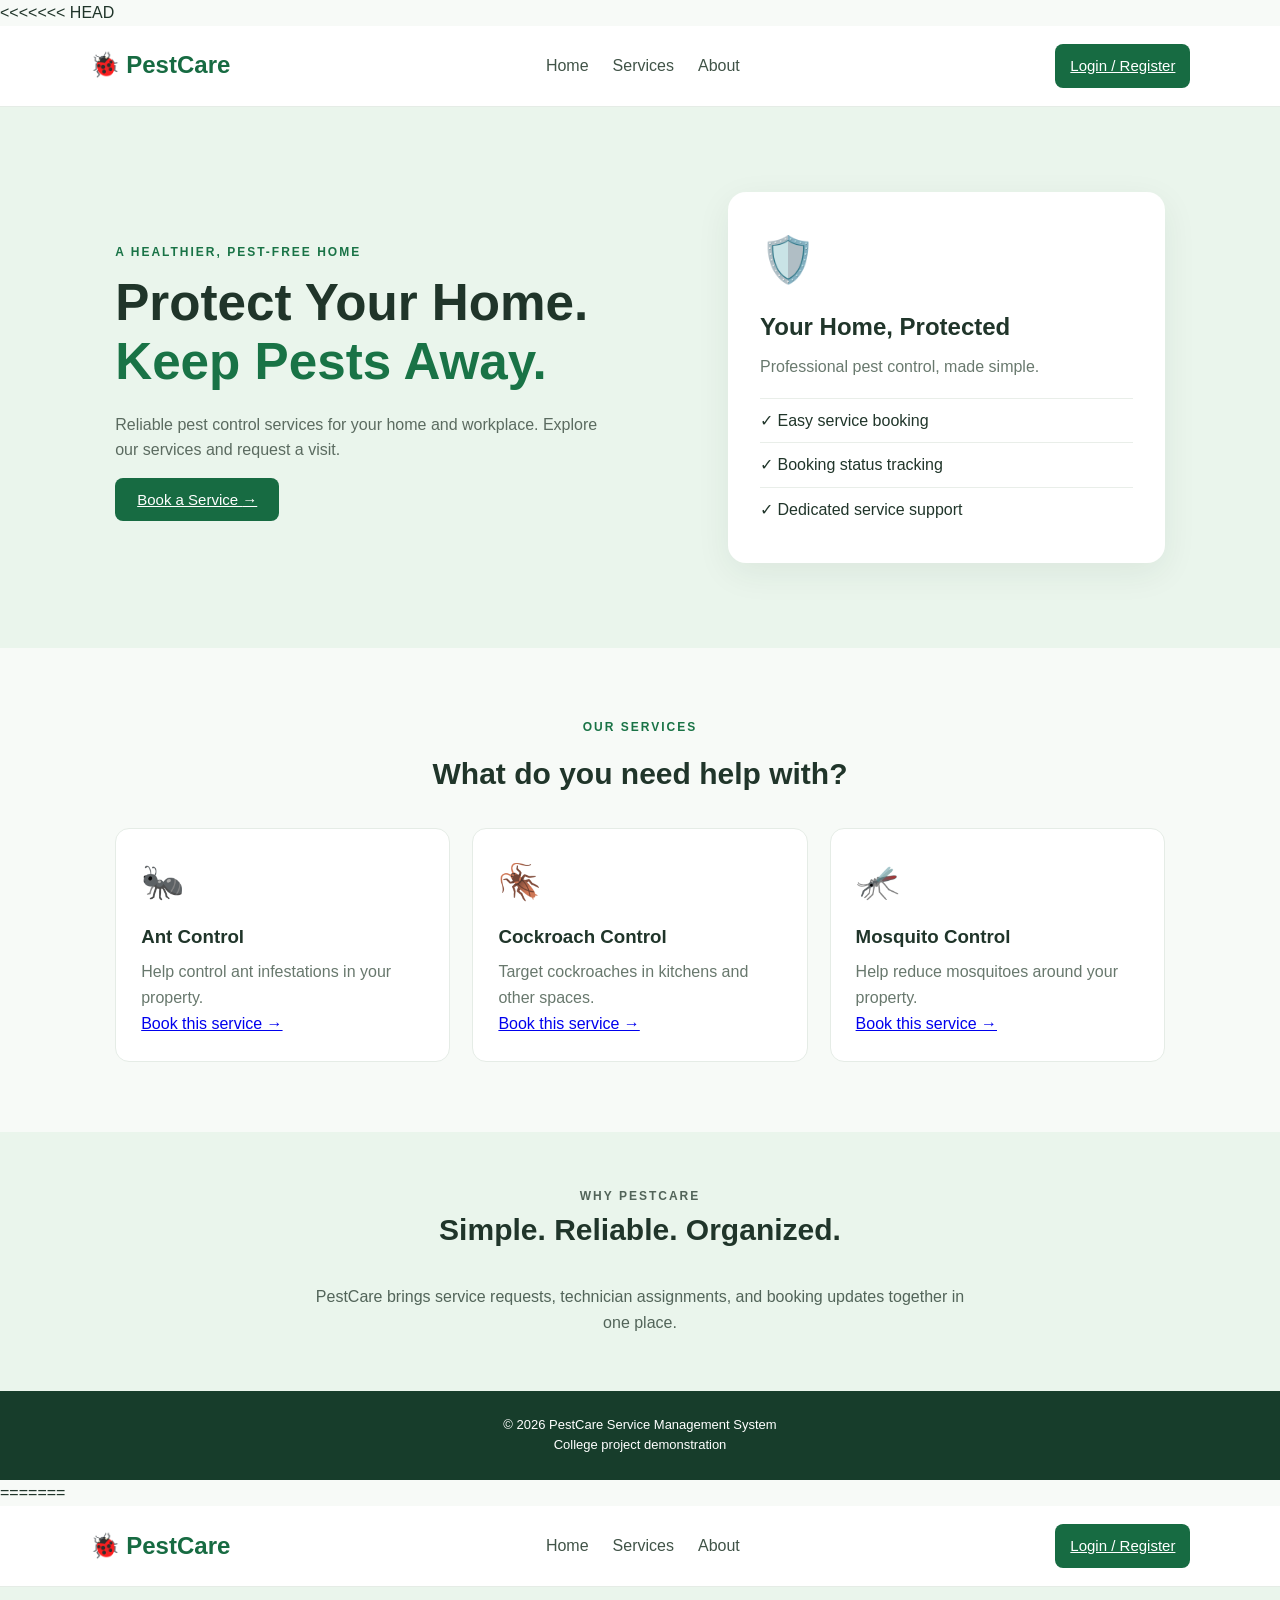
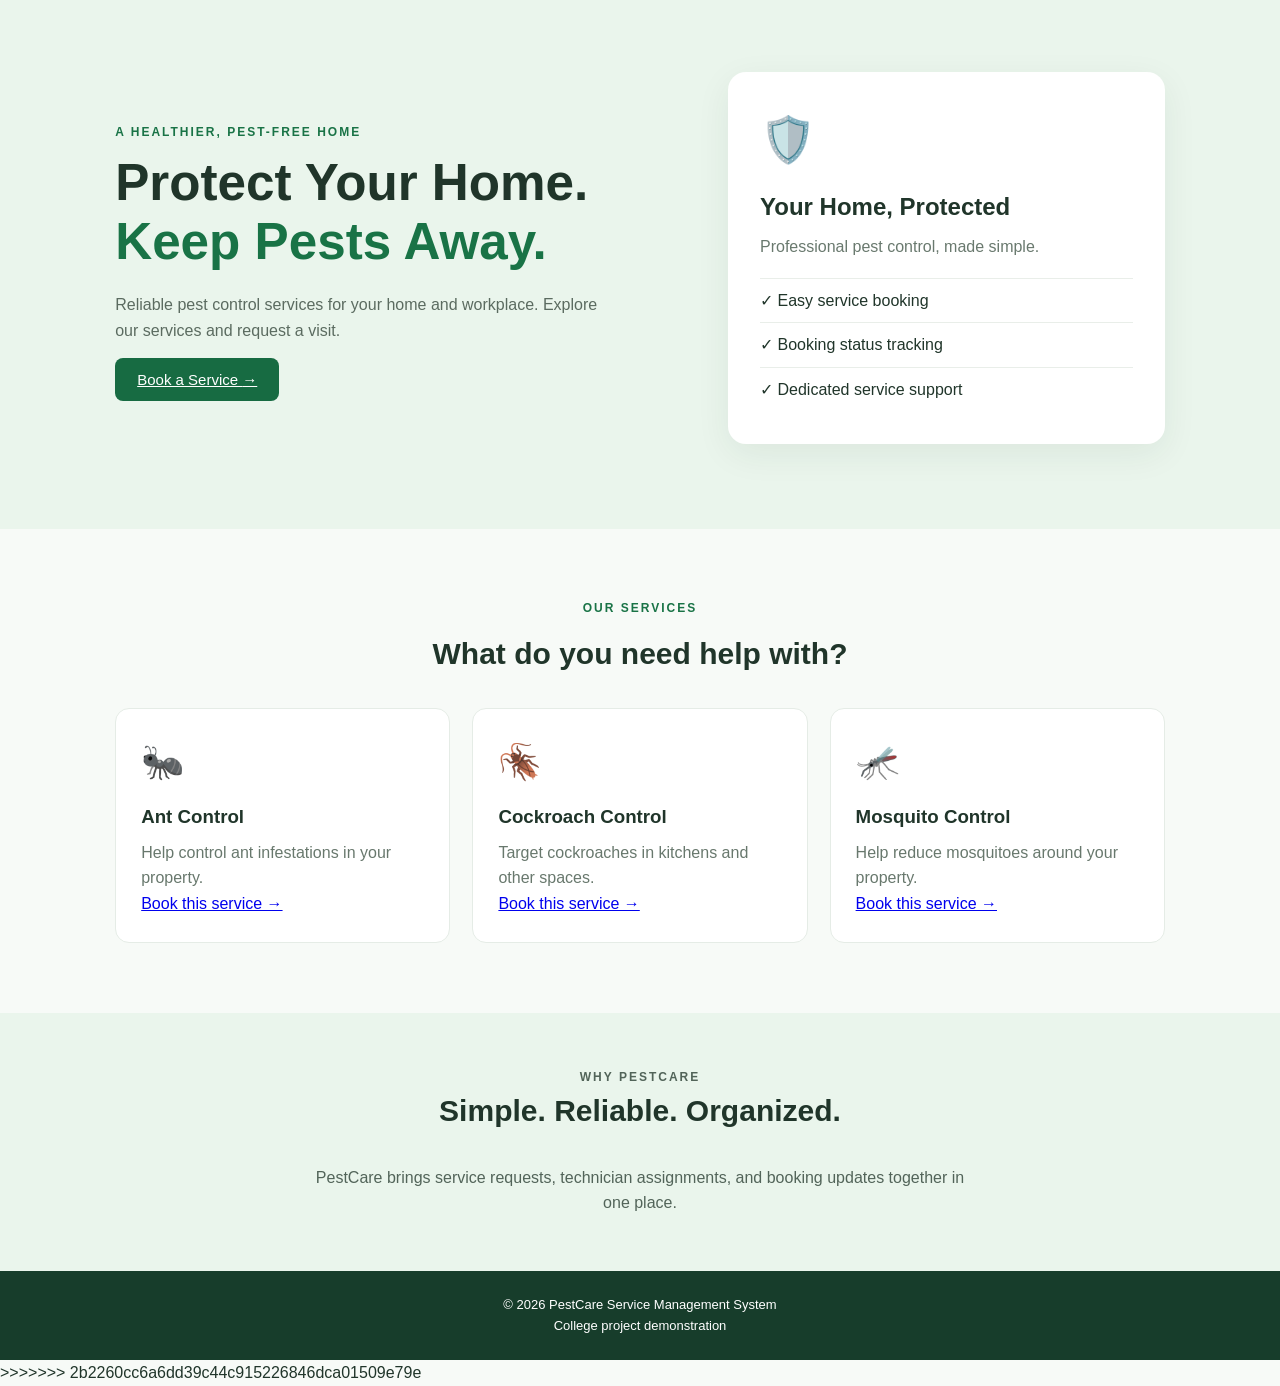
==== index.html @ d276c704 "Merge branch 'main' of https://github.com/debarghar-ai/pest-control-service" ====
<<<<<<< HEAD
<!DOCTYPE html>
<html lang="en">
<head>
  <meta charset="UTF-8">
  <meta name="viewport" content="width=device-width, initial-scale=1.0">
  <title>PestCare | Pest Control Services</title>
  <link rel="stylesheet" href="style.css">
  <script src="script.js" defer></script>
</head>
<body>
  <header class="navbar">
    <a class="logo" href="index.html"><span class="logo-bug">🐞</span> PestCare</a>
    <nav aria-label="Main navigation">
      <a href="index.html">Home</a>
      <a href="#services">Services</a>
      <a href="#about">About</a>
    </nav>
    <a href="login.html" class="btn btn-small">Login / Register</a>
  </header>

  <main>
    <section class="hero" id="home">
      <div class="hero-content">
        <p class="tagline">A HEALTHIER, PEST-FREE HOME</p>
        <h1>Protect Your Home.<br><span>Keep Pests Away.</span></h1>
        <p class="description">Reliable pest control services for your home and workplace. Explore our services and request a visit.</p>
        <a class="btn hero-btn" href="booking.html">Book a Service <span aria-hidden="true">→</span></a>
      </div>
      <div class="hero-card">
        <div class="bug-icon">🛡️</div>
        <h2>Your Home, Protected</h2>
        <p>Professional pest control, made simple.</p>
        <div class="feature">✓ <span>Easy service booking</span></div>
        <div class="feature">✓ <span>Booking status tracking</span></div>
        <div class="feature">✓ <span>Dedicated service support</span></div>
      </div>
    </section>

    <section class="services" id="services">
      <p class="tagline">OUR SERVICES</p>
      <h2>What do you need help with?</h2>
      <div class="service-grid">
        <article class="service-card"><div class="service-icon">🐜</div><h3>Ant Control</h3><p>Help control ant infestations in your property.</p><a href="booking.html?service=Ant%20Control">Book this service →</a></article>
        <article class="service-card"><div class="service-icon">🪳</div><h3>Cockroach Control</h3><p>Target cockroaches in kitchens and other spaces.</p><a href="booking.html?service=Cockroach%20Control">Book this service →</a></article>
        <article class="service-card"><div class="service-icon">🦟</div><h3>Mosquito Control</h3><p>Help reduce mosquitoes around your property.</p><a href="booking.html?service=Mosquito%20Control">Book this service →</a></article>
      </div>
    </section>

    <section class="about" id="about">
      <div><p class="tagline">WHY PESTCARE</p><h2>Simple. Reliable. Organized.</h2></div>
      <p>PestCare brings service requests, technician assignments, and booking updates together in one place.</p>
    </section>
  </main>
  <footer><p>© 2026 PestCare Service Management System</p><p>College project demonstration</p></footer>
</body>
</html>
=======
<!DOCTYPE html>
<html lang="en">
<head>
  <meta charset="UTF-8">
  <meta name="viewport" content="width=device-width, initial-scale=1.0">
  <title>PestCare | Pest Control Services</title>
  <link rel="stylesheet" href="style.css">
  <script src="script.js" defer></script>
</head>
<body>
  <header class="navbar">
    <a class="logo" href="index.html"><span class="logo-bug">🐞</span> PestCare</a>
    <nav aria-label="Main navigation">
      <a href="index.html">Home</a>
      <a href="#services">Services</a>
      <a href="#about">About</a>
    </nav>
    <a href="login.html" class="btn btn-small">Login / Register</a>
  </header>

  <main>
    <section class="hero" id="home">
      <div class="hero-content">
        <p class="tagline">A HEALTHIER, PEST-FREE HOME</p>
        <h1>Protect Your Home.<br><span>Keep Pests Away.</span></h1>
        <p class="description">Reliable pest control services for your home and workplace. Explore our services and request a visit.</p>
        <a class="btn hero-btn" href="booking.html">Book a Service <span aria-hidden="true">→</span></a>
      </div>
      <div class="hero-card">
        <div class="bug-icon">🛡️</div>
        <h2>Your Home, Protected</h2>
        <p>Professional pest control, made simple.</p>
        <div class="feature">✓ <span>Easy service booking</span></div>
        <div class="feature">✓ <span>Booking status tracking</span></div>
        <div class="feature">✓ <span>Dedicated service support</span></div>
      </div>
    </section>

    <section class="services" id="services">
      <p class="tagline">OUR SERVICES</p>
      <h2>What do you need help with?</h2>
      <div class="service-grid">
        <article class="service-card"><div class="service-icon">🐜</div><h3>Ant Control</h3><p>Help control ant infestations in your property.</p><a href="booking.html?service=Ant%20Control">Book this service →</a></article>
        <article class="service-card"><div class="service-icon">🪳</div><h3>Cockroach Control</h3><p>Target cockroaches in kitchens and other spaces.</p><a href="booking.html?service=Cockroach%20Control">Book this service →</a></article>
        <article class="service-card"><div class="service-icon">🦟</div><h3>Mosquito Control</h3><p>Help reduce mosquitoes around your property.</p><a href="booking.html?service=Mosquito%20Control">Book this service →</a></article>
      </div>
    </section>

    <section class="about" id="about">
      <div><p class="tagline">WHY PESTCARE</p><h2>Simple. Reliable. Organized.</h2></div>
      <p>PestCare brings service requests, technician assignments, and booking updates together in one place.</p>
    </section>
  </main>
  <footer><p>© 2026 PestCare Service Management System</p><p>College project demonstration</p></footer>
</body>
</html>
>>>>>>> 2b2260cc6a6dd39c44c915226846dca01509e79e
---- style.css ----
* {
  margin: 0;
  padding: 0;
  box-sizing: border-box;
}

html {
  scroll-behavior: smooth;
}

body {
  font-family: Arial, sans-serif;
  color: #20352a;
  background: #f7faf7;
  line-height: 1.6;
}

.navbar {
  display: flex;
  align-items: center;
  justify-content: space-between;
  gap: 20px;
  padding: 18px 7%;
  background: white;
  border-bottom: 1px solid #e5ece6;
}

.logo {
  color: #176b42;
  font-size: 24px;
  font-weight: bold;
  text-decoration: none;
}

nav {
  display: flex;
  gap: 24px;
}

nav a {
  color: #405347;
  text-decoration: none;
}

nav a:hover {
  color: #16834c;
}

.btn {
  background: #176b42;
  color: white;
  border: none;
  border-radius: 8px;
  padding: 13px 22px;
  font-size: 15px;
  cursor: pointer;
}

.btn:hover {
  background: #105332;
}

.btn-small {
  padding: 10px 15px;
}

.hero {
  display: grid;
  grid-template-columns: 1.3fr 1fr;
  align-items: center;
  gap: 45px;
  padding: 85px 9%;
  background: #eaf5ec;
}

.tagline {
  color: #197346;
  font-size: 12px;
  font-weight: bold;
  letter-spacing: 2px;
  margin-bottom: 12px;
}

.hero h1 {
  font-size: clamp(34px, 4vw, 52px);
  line-height: 1.15;
  margin-bottom: 20px;
}

.hero h1 span {
  color: #197346;
}

.description {
  max-width: 490px;
  margin-bottom: 25px;
  color: #5b6b60;
}

.hero-card {
  padding: 32px;
  background: white;
  border-radius: 18px;
  box-shadow: 0 10px 35px #163c2412;
}

.bug-icon {
  font-size: 45px;
  margin-bottom: 12px;
}

.hero-card h2 {
  margin-bottom: 8px;
}

.hero-card p {
  color: #69796e;
  margin-bottom: 18px;
}

.feature {
  padding: 9px 0;
  border-top: 1px solid #e9eee9;
}

.services {
  padding: 70px 9%;
  text-align: center;
}

.services h2,
.about h2 {
  font-size: 30px;
  margin-bottom: 30px;
}

.service-grid {
  display: grid;
  grid-template-columns: repeat(3, 1fr);
  gap: 22px;
  margin-top: 30px;
  text-align: left;
}

.service-card {
  background: white;
  padding: 25px;
  border: 1px solid #e5ece6;
  border-radius: 14px;
}

.service-icon {
  font-size: 35px;
  margin-bottom: 12px;
}

.service-card h3 {
  margin-bottom: 8px;
}

.service-card p {
  color: #68786d;
}

.about {
  text-align: center;
  background: #eaf5ec;
  padding: 55px 9%;
}

.about p {
  max-width: 650px;
  margin: 0 auto;
  color: #526459;
}

footer {
  padding: 24px;
  text-align: center;
  background: #173d2b;
  color: white;
  font-size: 13px;
}

@media (max-width: 760px) {
  .navbar {
    flex-wrap: wrap;
    padding: 16px 5%;
  }

  nav {
    order: 3;
    width: 100%;
    justify-content: center;
    gap: 18px;
  }

  .hero {
    grid-template-columns: 1fr;
    padding: 55px 6%;
    gap: 30px;
  }

  .service-grid {
    grid-template-columns: 1fr;
  }

  .services {
    padding: 50px 6%;
  }

  .services h2 {
    font-size: 25px;
  }
}
---- style.css ----
* {
  margin: 0;
  padding: 0;
  box-sizing: border-box;
}

html {
  scroll-behavior: smooth;
}

body {
  font-family: Arial, sans-serif;
  color: #20352a;
  background: #f7faf7;
  line-height: 1.6;
}

.navbar {
  display: flex;
  align-items: center;
  justify-content: space-between;
  gap: 20px;
  padding: 18px 7%;
  background: white;
  border-bottom: 1px solid #e5ece6;
}

.logo {
  color: #176b42;
  font-size: 24px;
  font-weight: bold;
  text-decoration: none;
}

nav {
  display: flex;
  gap: 24px;
}

nav a {
  color: #405347;
  text-decoration: none;
}

nav a:hover {
  color: #16834c;
}

.btn {
  background: #176b42;
  color: white;
  border: none;
  border-radius: 8px;
  padding: 13px 22px;
  font-size: 15px;
  cursor: pointer;
}

.btn:hover {
  background: #105332;
}

.btn-small {
  padding: 10px 15px;
}

.hero {
  display: grid;
  grid-template-columns: 1.3fr 1fr;
  align-items: center;
  gap: 45px;
  padding: 85px 9%;
  background: #eaf5ec;
}

.tagline {
  color: #197346;
  font-size: 12px;
  font-weight: bold;
  letter-spacing: 2px;
  margin-bottom: 12px;
}

.hero h1 {
  font-size: clamp(34px, 4vw, 52px);
  line-height: 1.15;
  margin-bottom: 20px;
}

.hero h1 span {
  color: #197346;
}

.description {
  max-width: 490px;
  margin-bottom: 25px;
  color: #5b6b60;
}

.hero-card {
  padding: 32px;
  background: white;
  border-radius: 18px;
  box-shadow: 0 10px 35px #163c2412;
}

.bug-icon {
  font-size: 45px;
  margin-bottom: 12px;
}

.hero-card h2 {
  margin-bottom: 8px;
}

.hero-card p {
  color: #69796e;
  margin-bottom: 18px;
}

.feature {
  padding: 9px 0;
  border-top: 1px solid #e9eee9;
}

.services {
  padding: 70px 9%;
  text-align: center;
}

.services h2,
.about h2 {
  font-size: 30px;
  margin-bottom: 30px;
}

.service-grid {
  display: grid;
  grid-template-columns: repeat(3, 1fr);
  gap: 22px;
  margin-top: 30px;
  text-align: left;
}

.service-card {
  background: white;
  padding: 25px;
  border: 1px solid #e5ece6;
  border-radius: 14px;
}

.service-icon {
  font-size: 35px;
  margin-bottom: 12px;
}

.service-card h3 {
  margin-bottom: 8px;
}

.service-card p {
  color: #68786d;
}

.about {
  text-align: center;
  background: #eaf5ec;
  padding: 55px 9%;
}

.about p {
  max-width: 650px;
  margin: 0 auto;
  color: #526459;
}

footer {
  padding: 24px;
  text-align: center;
  background: #173d2b;
  color: white;
  font-size: 13px;
}

@media (max-width: 760px) {
  .navbar {
    flex-wrap: wrap;
    padding: 16px 5%;
  }

  nav {
    order: 3;
    width: 100%;
    justify-content: center;
    gap: 18px;
  }

  .hero {
    grid-template-columns: 1fr;
    padding: 55px 6%;
    gap: 30px;
  }

  .service-grid {
    grid-template-columns: 1fr;
  }

  .services {
    padding: 50px 6%;
  }

  .services h2 {
    font-size: 25px;
  }
}
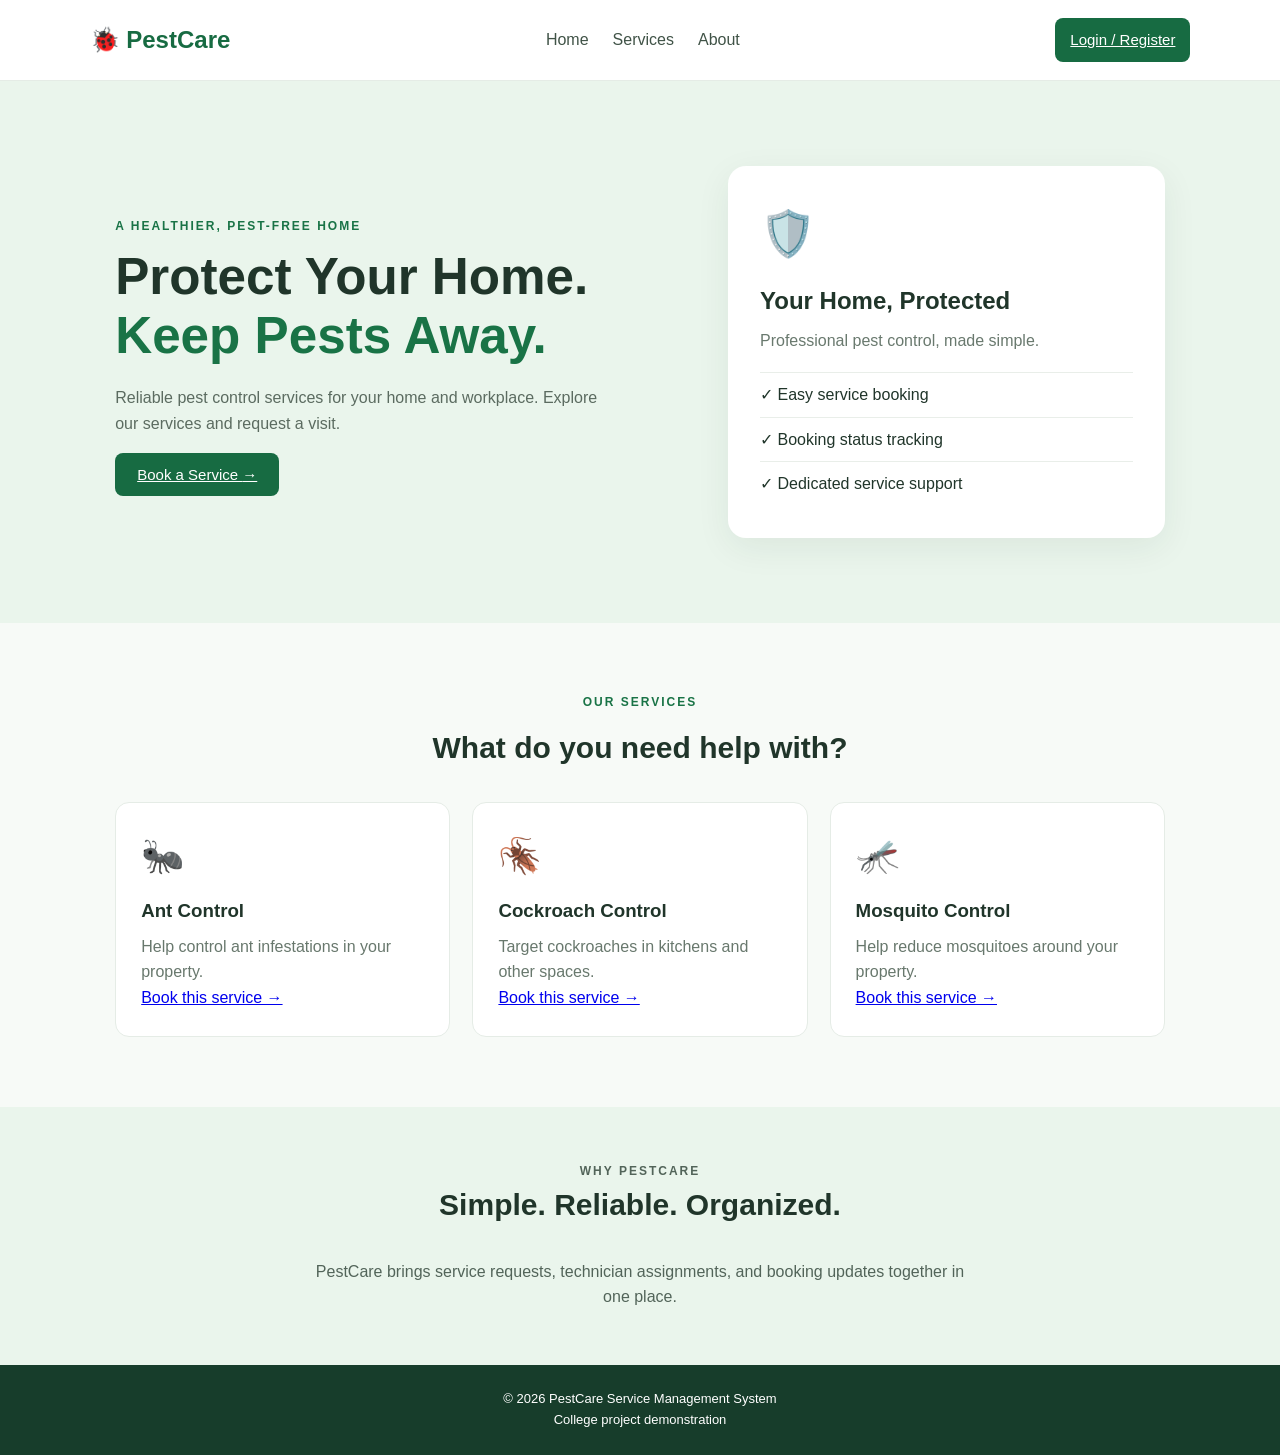
==== commit 612b30eb: "Latest Updated Files" ====
--- a/index.html
+++ b/index.html
@@ -1,61 +1,4 @@
-<<<<<<< HEAD
-<!DOCTYPE html>
-<html lang="en">
-<head>
-  <meta charset="UTF-8">
-  <meta name="viewport" content="width=device-width, initial-scale=1.0">
-  <title>PestCare | Pest Control Services</title>
-  <link rel="stylesheet" href="style.css">
-  <script src="script.js" defer></script>
-</head>
-<body>
-  <header class="navbar">
-    <a class="logo" href="index.html"><span class="logo-bug">🐞</span> PestCare</a>
-    <nav aria-label="Main navigation">
-      <a href="index.html">Home</a>
-      <a href="#services">Services</a>
-      <a href="#about">About</a>
-    </nav>
-    <a href="login.html" class="btn btn-small">Login / Register</a>
-  </header>
-
-  <main>
-    <section class="hero" id="home">
-      <div class="hero-content">
-        <p class="tagline">A HEALTHIER, PEST-FREE HOME</p>
-        <h1>Protect Your Home.<br><span>Keep Pests Away.</span></h1>
-        <p class="description">Reliable pest control services for your home and workplace. Explore our services and request a visit.</p>
-        <a class="btn hero-btn" href="booking.html">Book a Service <span aria-hidden="true">→</span></a>
-      </div>
-      <div class="hero-card">
-        <div class="bug-icon">🛡️</div>
-        <h2>Your Home, Protected</h2>
-        <p>Professional pest control, made simple.</p>
-        <div class="feature">✓ <span>Easy service booking</span></div>
-        <div class="feature">✓ <span>Booking status tracking</span></div>
-        <div class="feature">✓ <span>Dedicated service support</span></div>
-      </div>
-    </section>
-
-    <section class="services" id="services">
-      <p class="tagline">OUR SERVICES</p>
-      <h2>What do you need help with?</h2>
-      <div class="service-grid">
-        <article class="service-card"><div class="service-icon">🐜</div><h3>Ant Control</h3><p>Help control ant infestations in your property.</p><a href="booking.html?service=Ant%20Control">Book this service →</a></article>
-        <article class="service-card"><div class="service-icon">🪳</div><h3>Cockroach Control</h3><p>Target cockroaches in kitchens and other spaces.</p><a href="booking.html?service=Cockroach%20Control">Book this service →</a></article>
-        <article class="service-card"><div class="service-icon">🦟</div><h3>Mosquito Control</h3><p>Help reduce mosquitoes around your property.</p><a href="booking.html?service=Mosquito%20Control">Book this service →</a></article>
-      </div>
-    </section>
-
-    <section class="about" id="about">
-      <div><p class="tagline">WHY PESTCARE</p><h2>Simple. Reliable. Organized.</h2></div>
-      <p>PestCare brings service requests, technician assignments, and booking updates together in one place.</p>
-    </section>
-  </main>
-  <footer><p>© 2026 PestCare Service Management System</p><p>College project demonstration</p></footer>
-</body>
-</html>
-=======
+
 <!DOCTYPE html>
 <html lang="en">
 <head>
@@ -112,4 +55,3 @@
   <footer><p>© 2026 PestCare Service Management System</p><p>College project demonstration</p></footer>
 </body>
 </html>
->>>>>>> 2b2260cc6a6dd39c44c915226846dca01509e79e
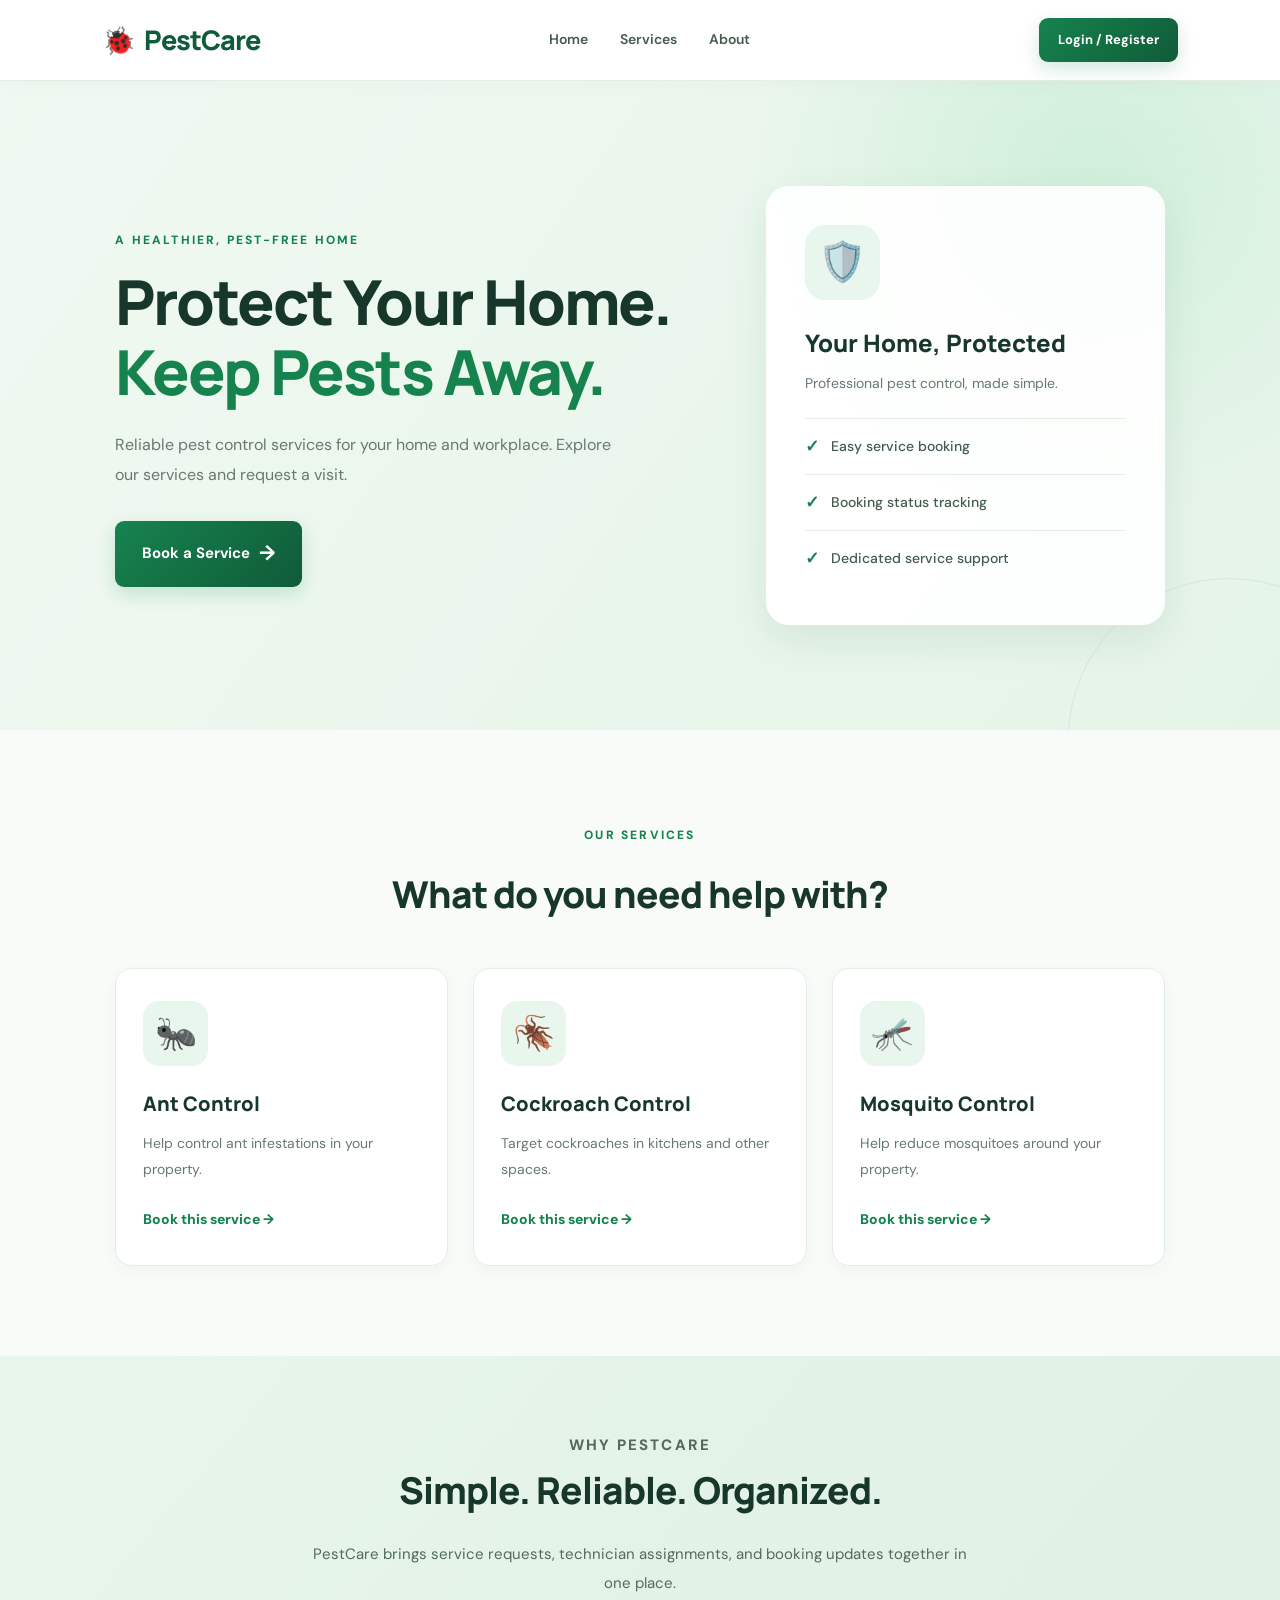
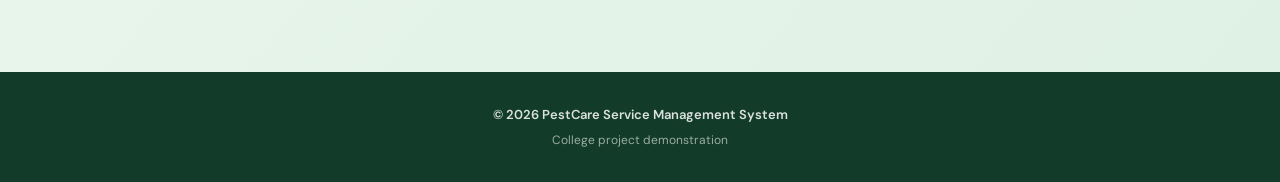
==== commit 3ca85b3a: "Updated Versions" ====
--- a/index.html
+++ b/index.html
@@ -5,53 +5,300 @@
   <meta charset="UTF-8">
   <meta name="viewport" content="width=device-width, initial-scale=1.0">
   <title>PestCare | Pest Control Services</title>
+
   <link rel="stylesheet" href="style.css">
   <script src="script.js" defer></script>
+
+  <style>
+    .customer-nav {
+      display: flex;
+      align-items: center;
+      gap: 12px;
+      flex-wrap: wrap;
+    }
+
+    .welcome-user {
+      color: #218838;
+      font-weight: 600;
+    }
+
+    .history-link {
+      color: #218838;
+      font-weight: 600;
+      text-decoration: none;
+      white-space: nowrap;
+    }
+
+    .history-link:hover {
+      text-decoration: underline;
+    }
+
+    .logout-btn {
+      background: #dc3545;
+      color: white;
+      border: none;
+      padding: 10px 18px;
+      border-radius: 6px;
+      cursor: pointer;
+      font-size: 14px;
+      font-weight: 600;
+    }
+
+    .logout-btn:hover {
+      background: #bd2130;
+    }
+
+    /* Make sure hidden elements stay hidden */
+    [hidden] {
+      display: none !important;
+    }
+  </style>
 </head>
+
 <body>
+
+  <!-- NAVIGATION BAR -->
   <header class="navbar">
-    <a class="logo" href="index.html"><span class="logo-bug">🐞</span> PestCare</a>
+
+    <a class="logo" href="/">
+      <span class="logo-bug">🐞</span> PestCare
+    </a>
+
     <nav aria-label="Main navigation">
-      <a href="index.html">Home</a>
-      <a href="#services">Services</a>
-      <a href="#about">About</a>
+      <a href="/">Home</a>
+      <a href="/#services">Services</a>
+      <a href="/#about">About</a>
     </nav>
-    <a href="login.html" class="btn btn-small">Login / Register</a>
+
+    <!-- CUSTOMER NAVIGATION -->
+    <div class="customer-nav" id="customerNav">
+
+      <!-- Shown when logged out -->
+      <a href="/login" class="btn btn-small" id="loginRegisterBtn">
+        Login / Register
+      </a>
+
+      <!-- Shown when logged in -->
+      <a
+        href="/history.html"
+        class="history-link"
+        id="historyLink"
+        hidden
+      >
+        My Booking History
+      </a>
+
+      <span class="welcome-user" id="welcomeUser" hidden>
+        Welcome, Customer
+      </span>
+
+      <button
+        class="logout-btn"
+        id="logoutBtn"
+        type="button"
+        hidden
+      >
+        Logout
+      </button>
+
+    </div>
+
   </header>
 
   <main>
+
+    <!-- HERO SECTION -->
     <section class="hero" id="home">
+
       <div class="hero-content">
+
         <p class="tagline">A HEALTHIER, PEST-FREE HOME</p>
-        <h1>Protect Your Home.<br><span>Keep Pests Away.</span></h1>
-        <p class="description">Reliable pest control services for your home and workplace. Explore our services and request a visit.</p>
-        <a class="btn hero-btn" href="booking.html">Book a Service <span aria-hidden="true">→</span></a>
+
+        <h1>
+          Protect Your Home.<br>
+          <span>Keep Pests Away.</span>
+        </h1>
+
+        <p class="description">
+          Reliable pest control services for your home and workplace.
+          Explore our services and request a visit.
+        </p>
+
+        <a class="btn hero-btn" href="/booking.html">
+          Book a Service <span aria-hidden="true">→</span>
+        </a>
+
       </div>
+
       <div class="hero-card">
+
         <div class="bug-icon">🛡️</div>
+
         <h2>Your Home, Protected</h2>
+
         <p>Professional pest control, made simple.</p>
+
         <div class="feature">✓ <span>Easy service booking</span></div>
         <div class="feature">✓ <span>Booking status tracking</span></div>
         <div class="feature">✓ <span>Dedicated service support</span></div>
+
       </div>
+
     </section>
 
+    <!-- SERVICES SECTION -->
     <section class="services" id="services">
+
       <p class="tagline">OUR SERVICES</p>
+
       <h2>What do you need help with?</h2>
+
       <div class="service-grid">
-        <article class="service-card"><div class="service-icon">🐜</div><h3>Ant Control</h3><p>Help control ant infestations in your property.</p><a href="booking.html?service=Ant%20Control">Book this service →</a></article>
-        <article class="service-card"><div class="service-icon">🪳</div><h3>Cockroach Control</h3><p>Target cockroaches in kitchens and other spaces.</p><a href="booking.html?service=Cockroach%20Control">Book this service →</a></article>
-        <article class="service-card"><div class="service-icon">🦟</div><h3>Mosquito Control</h3><p>Help reduce mosquitoes around your property.</p><a href="booking.html?service=Mosquito%20Control">Book this service →</a></article>
+
+        <article class="service-card">
+          <div class="service-icon">🐜</div>
+          <h3>Ant Control</h3>
+          <p>Help control ant infestations in your property.</p>
+          <a href="/booking.html?service=Ant%20Control">
+            Book this service →
+          </a>
+        </article>
+
+        <article class="service-card">
+          <div class="service-icon">🪳</div>
+          <h3>Cockroach Control</h3>
+          <p>Target cockroaches in kitchens and other spaces.</p>
+          <a href="/booking.html?service=Cockroach%20Control">
+            Book this service →
+          </a>
+        </article>
+
+        <article class="service-card">
+          <div class="service-icon">🦟</div>
+          <h3>Mosquito Control</h3>
+          <p>Help reduce mosquitoes around your property.</p>
+          <a href="/booking.html?service=Mosquito%20Control">
+            Book this service →
+          </a>
+        </article>
+
       </div>
+
     </section>
 
+    <!-- ABOUT SECTION -->
     <section class="about" id="about">
-      <div><p class="tagline">WHY PESTCARE</p><h2>Simple. Reliable. Organized.</h2></div>
-      <p>PestCare brings service requests, technician assignments, and booking updates together in one place.</p>
+
+      <div>
+        <p class="tagline">WHY PESTCARE</p>
+        <h2>Simple. Reliable. Organized.</h2>
+      </div>
+
+      <p>
+        PestCare brings service requests, technician assignments,
+        and booking updates together in one place.
+      </p>
+
     </section>
+
   </main>
-  <footer><p>© 2026 PestCare Service Management System</p><p>College project demonstration</p></footer>
+
+  <!-- FOOTER -->
+  <footer>
+    <p>© 2026 PestCare Service Management System</p>
+    <p>College project demonstration</p>
+  </footer>
+
+  <!-- CUSTOMER LOGIN STATUS SCRIPT -->
+  <script>
+    document.addEventListener("DOMContentLoaded", function () {
+
+      const loginRegisterBtn = document.getElementById("loginRegisterBtn");
+      const historyLink = document.getElementById("historyLink");
+      const welcomeUser = document.getElementById("welcomeUser");
+      const logoutBtn = document.getElementById("logoutBtn");
+
+      // Show navigation for a logged-in customer
+      function showLoggedIn(customer) {
+        loginRegisterBtn.hidden = true;
+        historyLink.hidden = false;
+        welcomeUser.hidden = false;
+        logoutBtn.hidden = false;
+
+        if (customer && customer.name) {
+          welcomeUser.textContent = "Welcome, " + customer.name;
+        } else {
+          welcomeUser.textContent = "Welcome, Customer";
+        }
+      }
+
+      // Show navigation for a logged-out customer
+      function showLoggedOut() {
+        loginRegisterBtn.hidden = false;
+        historyLink.hidden = true;
+        welcomeUser.hidden = true;
+        logoutBtn.hidden = true;
+      }
+
+      // Check customer login status
+      async function checkCustomerLogin() {
+        try {
+          const response = await fetch("/customer-session", {
+            method: "GET",
+            credentials: "same-origin",
+            cache: "no-store"
+          });
+
+          if (!response.ok) {
+            showLoggedOut();
+            return;
+          }
+
+          const data = await response.json();
+
+          if (data.logged_in) {
+            showLoggedIn(data.customer);
+          } else {
+            showLoggedOut();
+          }
+
+        } catch (error) {
+          console.error("Could not check customer session:", error);
+          showLoggedOut();
+        }
+      }
+
+      // Customer logout
+      logoutBtn.addEventListener("click", async function () {
+
+        logoutBtn.disabled = true;
+
+        try {
+          const response = await fetch("/customer-logout", {
+            method: "GET",
+            credentials: "same-origin"
+          });
+
+          if (response.ok) {
+            window.location.href = "/";
+          } else {
+            alert("Logout failed. Please try again.");
+            logoutBtn.disabled = false;
+          }
+
+        } catch (error) {
+          console.error("Logout error:", error);
+          alert("Unable to logout. Please try again.");
+          logoutBtn.disabled = false;
+        }
+
+      });
+
+      // Check login status when homepage loads
+      checkCustomerLogin();
+
+    });
+  </script>
+
 </body>
 </html>
--- a/style.css
+++ b/style.css
@@ -1,3 +1,21 @@
+
+/* ==========================================
+   PESTCARE - MODERN WEBSITE DESIGN
+========================================== */
+
+@import url('https://fonts.googleapis.com/css2?family=DM+Sans:wght@400;500;600;700;800&family=Manrope:wght@400;500;600;700;800&display=swap');
+
+:root {
+  --primary: #16834f;
+  --primary-dark: #105b38;
+  --primary-light: #e8f6ed;
+  --text-dark: #17372a;
+  --text-muted: #687a70;
+  --background: #f8fbf8;
+  --white: #ffffff;
+  --border: #e4eee6;
+  --shadow: 0 15px 40px rgba(23, 75, 46, 0.09);
+}
 
 * {
   margin: 0;
@@ -7,210 +25,575 @@
 
 html {
   scroll-behavior: smooth;
+  scroll-padding-top: 90px;
 }
 
 body {
-  font-family: Arial, sans-serif;
-  color: #20352a;
-  background: #f7faf7;
-  line-height: 1.6;
-}
+  font-family: 'DM Sans', Arial, sans-serif;
+  color: var(--text-dark);
+  background: var(--background);
+  line-height: 1.7;
+}
+
+a {
+  text-decoration: none;
+}
+
+/* ==========================================
+   NAVIGATION BAR
+========================================== */
 
 .navbar {
+  position: sticky;
+  top: 0;
+  z-index: 1000;
   display: flex;
   align-items: center;
   justify-content: space-between;
-  gap: 20px;
-  padding: 18px 7%;
-  background: white;
-  border-bottom: 1px solid #e5ece6;
+  gap: 25px;
+  padding: 17px 8%;
+  background: rgba(255, 255, 255, 0.96);
+  backdrop-filter: blur(12px);
+  border-bottom: 1px solid var(--border);
+  box-shadow: 0 4px 20px rgba(0, 0, 0, 0.025);
 }
 
 .logo {
-  color: #176b42;
-  font-size: 24px;
-  font-weight: bold;
-  text-decoration: none;
+  color: var(--primary-dark);
+  font-family: 'Manrope', sans-serif;
+  font-size: 27px;
+  font-weight: 800;
+  letter-spacing: -1px;
+  white-space: nowrap;
+}
+
+.logo-bug {
+  margin-right: 5px;
 }
 
 nav {
   display: flex;
-  gap: 24px;
+  align-items: center;
+  gap: 32px;
 }
 
 nav a {
-  color: #405347;
-  text-decoration: none;
+  position: relative;
+  color: #465b4e;
+  font-size: 14px;
+  font-weight: 600;
+  transition: color 0.25s ease;
+}
+
+nav a::after {
+  content: "";
+  position: absolute;
+  left: 0;
+  bottom: -7px;
+  width: 0;
+  height: 2px;
+  background: var(--primary);
+  transition: width 0.25s ease;
 }
 
 nav a:hover {
-  color: #16834c;
-}
+  color: var(--primary);
+}
+
+nav a:hover::after {
+  width: 100%;
+}
+
+/* ==========================================
+   BUTTONS
+========================================== */
 
 .btn {
-  background: #176b42;
+  display: inline-flex;
+  align-items: center;
+  justify-content: center;
+  gap: 9px;
+  background: linear-gradient(135deg, #16834f, #105b38);
   color: white;
   border: none;
-  border-radius: 8px;
-  padding: 13px 22px;
+  border-radius: 9px;
+  padding: 14px 25px;
   font-size: 15px;
+  font-weight: 700;
   cursor: pointer;
+  box-shadow: 0 7px 18px rgba(22, 131, 79, 0.19);
+  transition: transform 0.25s ease,
+              box-shadow 0.25s ease,
+              background 0.25s ease;
 }
 
 .btn:hover {
-  background: #105332;
+  background: linear-gradient(135deg, #105b38, #0b482c);
+  transform: translateY(-3px);
+  box-shadow: 0 11px 23px rgba(22, 131, 79, 0.25);
 }
 
 .btn-small {
-  padding: 10px 15px;
-}
+  padding: 11px 19px;
+  font-size: 13px;
+}
+
+/* ==========================================
+   HERO SECTION
+========================================== */
 
 .hero {
+  position: relative;
   display: grid;
-  grid-template-columns: 1.3fr 1fr;
-  align-items: center;
-  gap: 45px;
-  padding: 85px 9%;
-  background: #eaf5ec;
+  grid-template-columns: 1.25fr 0.85fr;
+  align-items: center;
+  gap: 65px;
+  padding: 105px 9%;
+  background:
+    radial-gradient(circle at 85% 15%, #d0efda 0, transparent 28%),
+    linear-gradient(125deg, #f0f9f1, #e5f4e9);
+  overflow: hidden;
+}
+
+.hero::before {
+  content: "";
+  position: absolute;
+  width: 320px;
+  height: 320px;
+  border: 1px solid rgba(22, 131, 79, 0.10);
+  border-radius: 50%;
+  right: -110px;
+  bottom: -170px;
+}
+
+.hero-content {
+  position: relative;
+  z-index: 1;
+  animation: fadeUp 0.8s ease both;
 }
 
 .tagline {
-  color: #197346;
+  display: inline-block;
+  color: var(--primary);
   font-size: 12px;
-  font-weight: bold;
-  letter-spacing: 2px;
-  margin-bottom: 12px;
+  font-weight: 800;
+  letter-spacing: 2.2px;
+  margin-bottom: 17px;
 }
 
 .hero h1 {
-  font-size: clamp(34px, 4vw, 52px);
-  line-height: 1.15;
-  margin-bottom: 20px;
+  font-family: 'Manrope', sans-serif;
+  font-size: clamp(38px, 5vw, 62px);
+  font-weight: 800;
+  line-height: 1.13;
+  letter-spacing: -2px;
+  margin-bottom: 23px;
 }
 
 .hero h1 span {
-  color: #197346;
+  color: var(--primary);
 }
 
 .description {
-  max-width: 490px;
-  margin-bottom: 25px;
-  color: #5b6b60;
-}
+  max-width: 510px;
+  margin-bottom: 30px;
+  color: var(--text-muted);
+  font-size: 16px;
+  line-height: 1.9;
+}
+
+.hero-btn {
+  padding: 15px 27px;
+}
+
+.hero-btn span {
+  font-size: 21px;
+  transition: transform 0.25s ease;
+}
+
+.hero-btn:hover span {
+  transform: translateX(4px);
+}
+
+/* ==========================================
+   HERO FEATURE CARD
+========================================== */
 
 .hero-card {
-  padding: 32px;
-  background: white;
-  border-radius: 18px;
-  box-shadow: 0 10px 35px #163c2412;
+  position: relative;
+  z-index: 1;
+  padding: 38px;
+  background: rgba(255, 255, 255, 0.92);
+  border: 1px solid rgba(255, 255, 255, 0.9);
+  border-radius: 23px;
+  box-shadow: var(--shadow);
+  animation: fadeUp 1s ease both;
 }
 
 .bug-icon {
-  font-size: 45px;
-  margin-bottom: 12px;
+  display: flex;
+  align-items: center;
+  justify-content: center;
+  width: 75px;
+  height: 75px;
+  background: var(--primary-light);
+  border-radius: 20px;
+  font-size: 39px;
+  margin-bottom: 23px;
 }
 
 .hero-card h2 {
+  font-family: 'Manrope', sans-serif;
+  font-size: 24px;
+  font-weight: 800;
   margin-bottom: 8px;
 }
 
 .hero-card p {
-  color: #69796e;
-  margin-bottom: 18px;
+  color: var(--text-muted);
+  font-size: 14px;
+  margin-bottom: 23px;
 }
 
 .feature {
-  padding: 9px 0;
-  border-top: 1px solid #e9eee9;
-}
+  display: flex;
+  align-items: center;
+  gap: 12px;
+  padding: 13px 0;
+  border-top: 1px solid var(--border);
+  color: var(--primary);
+  font-size: 17px;
+  font-weight: 800;
+}
+
+.feature span {
+  color: #435b4b;
+  font-size: 14px;
+  font-weight: 500;
+}
+
+/* ==========================================
+   SERVICES SECTION
+========================================== */
 
 .services {
-  padding: 70px 9%;
+  padding: 90px 9%;
   text-align: center;
+  background: var(--background);
 }
 
 .services h2,
 .about h2 {
-  font-size: 30px;
-  margin-bottom: 30px;
+  font-family: 'Manrope', sans-serif;
+  font-size: clamp(27px, 3vw, 37px);
+  font-weight: 800;
+  letter-spacing: -1px;
+  margin-bottom: 15px;
 }
 
 .service-grid {
   display: grid;
   grid-template-columns: repeat(3, 1fr);
-  gap: 22px;
-  margin-top: 30px;
+  gap: 25px;
+  margin-top: 43px;
   text-align: left;
 }
 
 .service-card {
-  background: white;
-  padding: 25px;
-  border: 1px solid #e5ece6;
-  border-radius: 14px;
+  position: relative;
+  background: var(--white);
+  padding: 32px 27px;
+  border: 1px solid var(--border);
+  border-radius: 17px;
+  box-shadow: 0 5px 18px rgba(23, 75, 46, 0.035);
+  transition: transform 0.3s ease,
+              box-shadow 0.3s ease,
+              border-color 0.3s ease;
+  overflow: hidden;
+}
+
+.service-card::before {
+  content: "";
+  position: absolute;
+  top: 0;
+  left: 0;
+  width: 100%;
+  height: 4px;
+  background: var(--primary);
+  transform: scaleX(0);
+  transform-origin: left;
+  transition: transform 0.3s ease;
+}
+
+.service-card:hover {
+  transform: translateY(-9px);
+  border-color: #b7dec4;
+  box-shadow: var(--shadow);
+}
+
+.service-card:hover::before {
+  transform: scaleX(1);
 }
 
 .service-icon {
-  font-size: 35px;
-  margin-bottom: 12px;
+  display: flex;
+  align-items: center;
+  justify-content: center;
+  width: 65px;
+  height: 65px;
+  background: var(--primary-light);
+  border-radius: 16px;
+  font-size: 34px;
+  margin-bottom: 21px;
 }
 
 .service-card h3 {
-  margin-bottom: 8px;
+  font-family: 'Manrope', sans-serif;
+  font-size: 20px;
+  font-weight: 800;
+  margin-bottom: 10px;
 }
 
 .service-card p {
-  color: #68786d;
-}
+  color: var(--text-muted);
+  font-size: 14px;
+  line-height: 1.8;
+  min-height: 55px;
+  margin-bottom: 19px;
+}
+
+.service-card a {
+  display: inline-flex;
+  align-items: center;
+  gap: 7px;
+  color: var(--primary);
+  font-size: 14px;
+  font-weight: 800;
+  transition: gap 0.25s ease;
+}
+
+.service-card a:hover {
+  gap: 13px;
+  color: var(--primary-dark);
+}
+
+/* ==========================================
+   ABOUT SECTION
+========================================== */
 
 .about {
+  position: relative;
   text-align: center;
-  background: #eaf5ec;
-  padding: 55px 9%;
+  background: linear-gradient(130deg, #e9f6ec, #dff0e4);
+  padding: 75px 9%;
+  overflow: hidden;
+}
+
+.about h2 {
+  margin-bottom: 18px;
 }
 
 .about p {
-  max-width: 650px;
+  max-width: 680px;
   margin: 0 auto;
-  color: #526459;
-}
+  color: #536b5c;
+  font-size: 15px;
+  line-height: 1.9;
+}
+
+/* ==========================================
+   FOOTER
+========================================== */
 
 footer {
-  padding: 24px;
+  padding: 30px 20px;
   text-align: center;
-  background: #173d2b;
-  color: white;
+  background: #123b29;
+  color: rgba(255, 255, 255, 0.85);
   font-size: 13px;
-}
+  line-height: 2;
+}
+
+footer p:first-child {
+  font-weight: 600;
+}
+
+footer p:last-child {
+  color: rgba(255, 255, 255, 0.58);
+  font-size: 12px;
+}
+
+/* ==========================================
+   ANIMATIONS
+========================================== */
+
+@keyframes fadeUp {
+  from {
+    opacity: 0;
+    transform: translateY(22px);
+  }
+
+  to {
+    opacity: 1;
+    transform: translateY(0);
+  }
+}
+
+/* ==========================================
+   ACCESSIBILITY
+========================================== */
+
+a:focus-visible {
+  outline: 3px solid #75bd91;
+  outline-offset: 4px;
+}
+
+@media (prefers-reduced-motion: reduce) {
+  *,
+  *::before,
+  *::after {
+    scroll-behavior: auto !important;
+    animation-duration: 0.01ms !important;
+    transition-duration: 0.01ms !important;
+  }
+}
+
+/* ==========================================
+   TABLET RESPONSIVENESS
+========================================== */
+
+@media (max-width: 900px) {
+
+  .navbar {
+    padding: 16px 5%;
+  }
+
+  .hero {
+    gap: 35px;
+    padding: 80px 6%;
+  }
+
+  .services {
+    padding: 75px 6%;
+  }
+
+  .service-grid {
+    gap: 17px;
+  }
+
+  .service-card {
+    padding: 25px 20px;
+  }
+}
+
+/* ==========================================
+   MOBILE RESPONSIVENESS
+========================================== */
 
 @media (max-width: 760px) {
+
   .navbar {
     flex-wrap: wrap;
-    padding: 16px 5%;
+    gap: 13px;
+    padding: 15px 5%;
+  }
+
+  .logo {
+    font-size: 23px;
+  }
+
+  .navbar > .btn {
+    margin-left: auto;
   }
 
   nav {
     order: 3;
     width: 100%;
     justify-content: center;
-    gap: 18px;
+    gap: 30px;
+    padding-top: 8px;
+    border-top: 1px solid var(--border);
+  }
+
+  nav a {
+    font-size: 13px;
   }
 
   .hero {
     grid-template-columns: 1fr;
-    padding: 55px 6%;
-    gap: 30px;
+    padding: 65px 7%;
+    gap: 35px;
+  }
+
+  .hero h1 {
+    font-size: clamp(36px, 9vw, 49px);
+    letter-spacing: -1.5px;
+  }
+
+  .description {
+    font-size: 14px;
+  }
+
+  .hero-card {
+    padding: 28px;
+  }
+
+  .services {
+    padding: 65px 7%;
+  }
+
+  .services h2,
+  .about h2 {
+    font-size: 27px;
   }
 
   .service-grid {
     grid-template-columns: 1fr;
-  }
-
-  .services {
-    padding: 50px 6%;
-  }
-
-  .services h2 {
-    font-size: 25px;
-  }
-}
+    gap: 19px;
+    margin-top: 32px;
+  }
+
+  .service-card {
+    padding: 27px;
+  }
+
+  .service-card p {
+    min-height: auto;
+  }
+
+  .about {
+    padding: 60px 7%;
+  }
+}
+
+/* ==========================================
+   SMALL MOBILE SCREENS
+========================================== */
+
+@media (max-width: 380px) {
+
+  .navbar {
+    gap: 10px;
+  }
+
+  .logo {
+    font-size: 20px;
+  }
+
+  .btn-small {
+    padding: 9px 11px;
+    font-size: 11px;
+  }
+
+  nav {
+    gap: 22px;
+  }
+
+  .hero h1 {
+    font-size: 34px;
+  }
+}
+/* Make hidden navigation elements stay hidden */
+[hidden] {
+    display: none !important;
+}
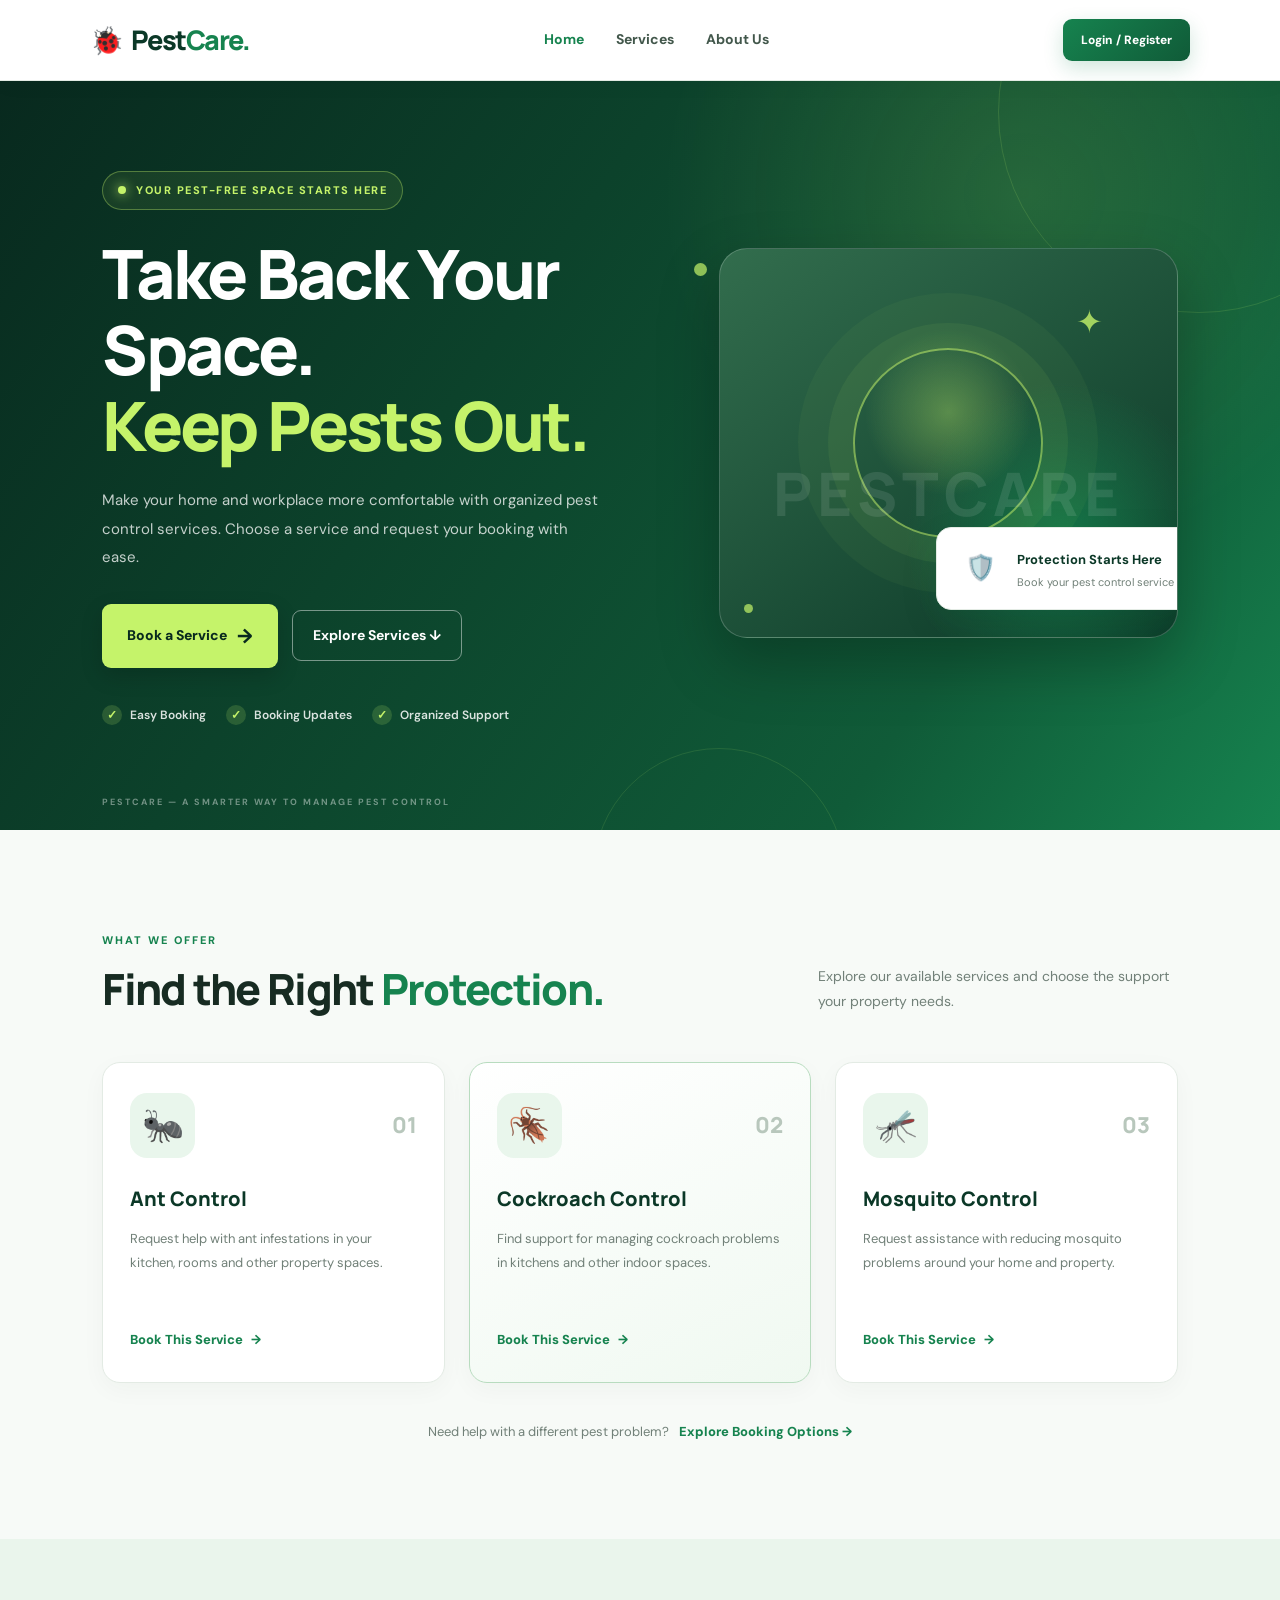
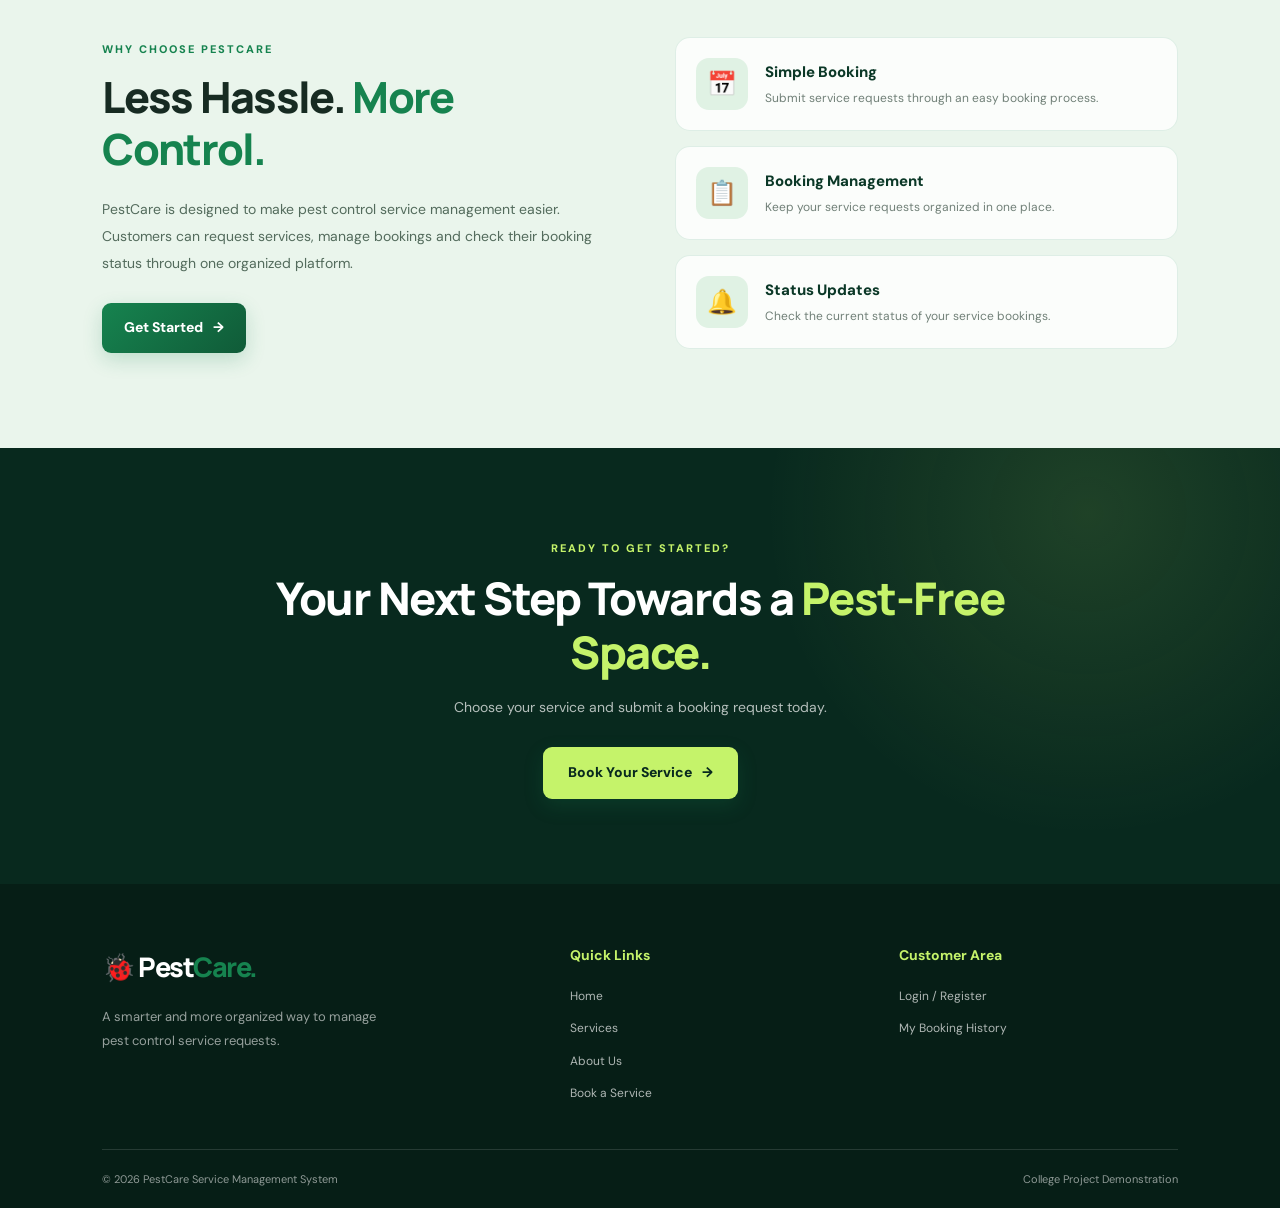
==== commit 452b7f51: "Updated roots" ====
--- a/index.html
+++ b/index.html
@@ -4,105 +4,49 @@
 <head>
   <meta charset="UTF-8">
   <meta name="viewport" content="width=device-width, initial-scale=1.0">
-  <title>PestCare | Pest Control Services</title>
+
+  <meta name="description" content="PestCare provides organized pest control service booking for homes and workplaces.">
+
+  <title>PestCare | Professional Pest Control Services</title>
 
   <link rel="stylesheet" href="style.css">
   <script src="script.js" defer></script>
-
-  <style>
-    .customer-nav {
-      display: flex;
-      align-items: center;
-      gap: 12px;
-      flex-wrap: wrap;
-    }
-
-    .welcome-user {
-      color: #218838;
-      font-weight: 600;
-    }
-
-    .history-link {
-      color: #218838;
-      font-weight: 600;
-      text-decoration: none;
-      white-space: nowrap;
-    }
-
-    .history-link:hover {
-      text-decoration: underline;
-    }
-
-    .logout-btn {
-      background: #dc3545;
-      color: white;
-      border: none;
-      padding: 10px 18px;
-      border-radius: 6px;
-      cursor: pointer;
-      font-size: 14px;
-      font-weight: 600;
-    }
-
-    .logout-btn:hover {
-      background: #bd2130;
-    }
-
-    /* Make sure hidden elements stay hidden */
-    [hidden] {
-      display: none !important;
-    }
-  </style>
 </head>
 
 <body>
 
-  <!-- NAVIGATION BAR -->
+  <!-- NAVIGATION -->
   <header class="navbar">
-
     <a class="logo" href="/">
-      <span class="logo-bug">🐞</span> PestCare
+      <span class="logo-bug">🐞</span>
+      Pest<span>Care.</span>
     </a>
 
-    <nav aria-label="Main navigation">
-      <a href="/">Home</a>
-      <a href="/#services">Services</a>
-      <a href="/#about">About</a>
+    <nav class="main-nav" aria-label="Main navigation">
+      <a href="/" class="nav-link active">Home</a>
+      <a href="/#services" class="nav-link">Services</a>
+      <a href="/#about" class="nav-link">About Us</a>
     </nav>
 
-    <!-- CUSTOMER NAVIGATION -->
     <div class="customer-nav" id="customerNav">
 
-      <!-- Shown when logged out -->
       <a href="/login" class="btn btn-small" id="loginRegisterBtn">
         Login / Register
       </a>
 
-      <!-- Shown when logged in -->
-      <a
-        href="/history.html"
-        class="history-link"
-        id="historyLink"
-        hidden
-      >
-        My Booking History
+      <a href="/history.html" class="history-link" id="historyLink" hidden>
+        My Bookings
       </a>
 
       <span class="welcome-user" id="welcomeUser" hidden>
         Welcome, Customer
       </span>
 
-      <button
-        class="logout-btn"
-        id="logoutBtn"
-        type="button"
-        hidden
-      >
+      <button class="logout-btn" id="logoutBtn" type="button" hidden>
         Logout
       </button>
 
     </div>
-
   </header>
 
   <main>
@@ -112,127 +56,304 @@
 
       <div class="hero-content">
 
-        <p class="tagline">A HEALTHIER, PEST-FREE HOME</p>
+        <div class="hero-label">
+          <span class="hero-label-dot"></span>
+          YOUR PEST-FREE SPACE STARTS HERE
+        </div>
 
         <h1>
-          Protect Your Home.<br>
-          <span>Keep Pests Away.</span>
+          Take Back Your Space.
+          <span>Keep Pests Out.</span>
         </h1>
 
-        <p class="description">
-          Reliable pest control services for your home and workplace.
-          Explore our services and request a visit.
+        <p class="hero-description">
+          Make your home and workplace more comfortable with
+          organized pest control services. Choose a service
+          and request your booking with ease.
         </p>
 
-        <a class="btn hero-btn" href="/booking.html">
-          Book a Service <span aria-hidden="true">→</span>
-        </a>
-
-      </div>
-
-      <div class="hero-card">
-
-        <div class="bug-icon">🛡️</div>
-
-        <h2>Your Home, Protected</h2>
-
-        <p>Professional pest control, made simple.</p>
-
-        <div class="feature">✓ <span>Easy service booking</span></div>
-        <div class="feature">✓ <span>Booking status tracking</span></div>
-        <div class="feature">✓ <span>Dedicated service support</span></div>
-
+        <div class="hero-buttons">
+          <a href="/booking.html" class="btn hero-btn">
+            Book a Service <span>→</span>
+          </a>
+
+          <a href="/#services" class="secondary-btn">
+            Explore Services ↓
+          </a>
+        </div>
+
+        <div class="hero-highlights">
+          <div class="highlight-item">
+            <span class="highlight-icon">✓</span>
+            Easy Booking
+          </div>
+
+          <div class="highlight-item">
+            <span class="highlight-icon">✓</span>
+            Booking Updates
+          </div>
+
+          <div class="highlight-item">
+            <span class="highlight-icon">✓</span>
+            Organized Support
+          </div>
+        </div>
+
+      </div>
+
+      <div class="hero-visual">
+
+        <div class="hero-image">
+          <div class="hero-image-overlay"></div>
+
+          <div class="floating-card">
+            <div class="floating-icon">🛡️</div>
+            <div>
+              <strong>Protection Starts Here</strong>
+              <p>Book your pest control service</p>
+            </div>
+          </div>
+        </div>
+
+        <div class="hero-decoration decoration-one"></div>
+        <div class="hero-decoration decoration-two"></div>
+
+      </div>
+
+      <div class="hero-bottom-text">
+        PESTCARE — A SMARTER WAY TO MANAGE PEST CONTROL
       </div>
 
     </section>
 
     <!-- SERVICES SECTION -->
-    <section class="services" id="services">
-
-      <p class="tagline">OUR SERVICES</p>
-
-      <h2>What do you need help with?</h2>
+    <section class="services section-padding" id="services">
+
+      <div class="section-heading">
+
+        <div>
+          <p class="tagline">WHAT WE OFFER</p>
+          <h2>Find the Right <span>Protection.</span></h2>
+        </div>
+
+        <p class="section-description">
+          Explore our available services and choose the
+          support your property needs.
+        </p>
+
+      </div>
 
       <div class="service-grid">
 
         <article class="service-card">
-          <div class="service-icon">🐜</div>
+          <div class="service-card-top">
+            <div class="service-icon">🐜</div>
+            <span class="service-number">01</span>
+          </div>
+
           <h3>Ant Control</h3>
-          <p>Help control ant infestations in your property.</p>
-          <a href="/booking.html?service=Ant%20Control">
-            Book this service →
+
+          <p>
+            Request help with ant infestations in your
+            kitchen, rooms and other property spaces.
+          </p>
+
+          <a href="/booking.html?service=Ant%20Control" class="service-link">
+            Book This Service <span>→</span>
           </a>
         </article>
 
-        <article class="service-card">
-          <div class="service-icon">🪳</div>
+        <article class="service-card featured-card">
+          <div class="service-card-top">
+            <div class="service-icon">🪳</div>
+            <span class="service-number">02</span>
+          </div>
+
           <h3>Cockroach Control</h3>
-          <p>Target cockroaches in kitchens and other spaces.</p>
-          <a href="/booking.html?service=Cockroach%20Control">
-            Book this service →
+
+          <p>
+            Find support for managing cockroach problems
+            in kitchens and other indoor spaces.
+          </p>
+
+          <a href="/booking.html?service=Cockroach%20Control" class="service-link">
+            Book This Service <span>→</span>
           </a>
         </article>
 
         <article class="service-card">
-          <div class="service-icon">🦟</div>
+          <div class="service-card-top">
+            <div class="service-icon">🦟</div>
+            <span class="service-number">03</span>
+          </div>
+
           <h3>Mosquito Control</h3>
-          <p>Help reduce mosquitoes around your property.</p>
-          <a href="/booking.html?service=Mosquito%20Control">
-            Book this service →
+
+          <p>
+            Request assistance with reducing mosquito
+            problems around your home and property.
+          </p>
+
+          <a href="/booking.html?service=Mosquito%20Control" class="service-link">
+            Book This Service <span>→</span>
           </a>
         </article>
 
       </div>
 
+      <div class="services-bottom">
+        <p>Need help with a different pest problem?</p>
+        <a href="/booking.html">Explore Booking Options →</a>
+      </div>
+
     </section>
 
     <!-- ABOUT SECTION -->
-    <section class="about" id="about">
-
-      <div>
-        <p class="tagline">WHY PESTCARE</p>
-        <h2>Simple. Reliable. Organized.</h2>
-      </div>
-
-      <p>
-        PestCare brings service requests, technician assignments,
-        and booking updates together in one place.
-      </p>
+    <section class="about section-padding" id="about">
+
+      <div class="about-content">
+
+        <p class="tagline">WHY CHOOSE PESTCARE</p>
+
+        <h2>
+          Less Hassle.
+          <span>More Control.</span>
+        </h2>
+
+        <p class="about-description">
+          PestCare is designed to make pest control service
+          management easier. Customers can request services,
+          manage bookings and check their booking status
+          through one organized platform.
+        </p>
+
+        <a href="/booking.html" class="btn about-btn">
+          Get Started <span>→</span>
+        </a>
+
+      </div>
+
+      <div class="about-features">
+
+        <div class="about-feature">
+          <span class="about-feature-icon">📅</span>
+          <div>
+            <h3>Simple Booking</h3>
+            <p>Submit service requests through an easy booking process.</p>
+          </div>
+        </div>
+
+        <div class="about-feature">
+          <span class="about-feature-icon">📋</span>
+          <div>
+            <h3>Booking Management</h3>
+            <p>Keep your service requests organized in one place.</p>
+          </div>
+        </div>
+
+        <div class="about-feature">
+          <span class="about-feature-icon">🔔</span>
+          <div>
+            <h3>Status Updates</h3>
+            <p>Check the current status of your service bookings.</p>
+          </div>
+        </div>
+
+      </div>
 
     </section>
 
+    <!-- CALL TO ACTION -->
+    <section class="cta-section">
+
+      <div class="cta-content">
+        <p class="tagline">READY TO GET STARTED?</p>
+
+        <h2>
+          Your Next Step Towards a
+          <span>Pest-Free Space.</span>
+        </h2>
+
+        <p>
+          Choose your service and submit a booking request today.
+        </p>
+
+        <a href="/booking.html" class="btn cta-btn">
+          Book Your Service <span>→</span>
+        </a>
+      </div>
+
+    </section>
+
   </main>
 
   <!-- FOOTER -->
-  <footer>
-    <p>© 2026 PestCare Service Management System</p>
-    <p>College project demonstration</p>
+  <footer class="footer">
+
+    <div class="footer-main">
+
+      <div class="footer-brand">
+        <a class="logo footer-logo" href="/">
+          🐞 Pest<span>Care.</span>
+        </a>
+
+        <p>
+          A smarter and more organized way to manage
+          pest control service requests.
+        </p>
+      </div>
+
+      <div class="footer-links">
+        <h3>Quick Links</h3>
+        <a href="/">Home</a>
+        <a href="/#services">Services</a>
+        <a href="/#about">About Us</a>
+        <a href="/booking.html">Book a Service</a>
+      </div>
+
+      <div class="footer-links">
+        <h3>Customer Area</h3>
+        <a href="/login">Login / Register</a>
+        <a href="/history.html">My Booking History</a>
+      </div>
+
+    </div>
+
+    <div class="footer-bottom">
+      <p>© 2026 PestCare Service Management System</p>
+      <p>College Project Demonstration</p>
+    </div>
+
   </footer>
 
-  <!-- CUSTOMER LOGIN STATUS SCRIPT -->
+  <!-- CUSTOMER LOGIN STATUS -->
   <script>
     document.addEventListener("DOMContentLoaded", function () {
 
-      const loginRegisterBtn = document.getElementById("loginRegisterBtn");
-      const historyLink = document.getElementById("historyLink");
-      const welcomeUser = document.getElementById("welcomeUser");
-      const logoutBtn = document.getElementById("logoutBtn");
-
-      // Show navigation for a logged-in customer
+      const loginRegisterBtn =
+        document.getElementById("loginRegisterBtn");
+
+      const historyLink =
+        document.getElementById("historyLink");
+
+      const welcomeUser =
+        document.getElementById("welcomeUser");
+
+      const logoutBtn =
+        document.getElementById("logoutBtn");
+
       function showLoggedIn(customer) {
         loginRegisterBtn.hidden = true;
         historyLink.hidden = false;
         welcomeUser.hidden = false;
         logoutBtn.hidden = false;
 
-        if (customer && customer.name) {
-          welcomeUser.textContent = "Welcome, " + customer.name;
-        } else {
-          welcomeUser.textContent = "Welcome, Customer";
-        }
+        welcomeUser.textContent =
+          customer && customer.name
+            ? "Welcome, " + customer.name
+            : "Welcome, Customer";
       }
 
-      // Show navigation for a logged-out customer
       function showLoggedOut() {
         loginRegisterBtn.hidden = false;
         historyLink.hidden = true;
@@ -240,7 +361,6 @@
         logoutBtn.hidden = true;
       }
 
-      // Check customer login status
       async function checkCustomerLogin() {
         try {
           const response = await fetch("/customer-session", {
@@ -263,12 +383,11 @@
           }
 
         } catch (error) {
-          console.error("Could not check customer session:", error);
+          console.error("Customer session error:", error);
           showLoggedOut();
         }
       }
 
-      // Customer logout
       logoutBtn.addEventListener("click", async function () {
 
         logoutBtn.disabled = true;
@@ -294,7 +413,6 @@
 
       });
 
-      // Check login status when homepage loads
       checkCustomerLogin();
 
     });
--- a/style.css
+++ b/style.css
@@ -1,20 +1,22 @@
 
-/* ==========================================
-   PESTCARE - MODERN WEBSITE DESIGN
-========================================== */
+/* =========================================
+   PESTCARE - BOLD MODERN WEBSITE DESIGN
+========================================= */
 
 @import url('https://fonts.googleapis.com/css2?family=DM+Sans:wght@400;500;600;700;800&family=Manrope:wght@400;500;600;700;800&display=swap');
 
 :root {
   --primary: #16834f;
-  --primary-dark: #105b38;
-  --primary-light: #e8f6ed;
-  --text-dark: #17372a;
-  --text-muted: #687a70;
-  --background: #f8fbf8;
+  --primary-dark: #0b3827;
+  --primary-deep: #08291e;
+  --lime: #c5f36a;
+  --lime-dark: #a8dc43;
+  --text-dark: #172b22;
+  --text-muted: #718078;
+  --background: #f7faf7;
   --white: #ffffff;
-  --border: #e4eee6;
-  --shadow: 0 15px 40px rgba(23, 75, 46, 0.09);
+  --border: #e3ebe4;
+  --shadow: 0 15px 40px rgba(10, 55, 35, 0.09);
 }
 
 * {
@@ -25,7 +27,7 @@
 
 html {
   scroll-behavior: smooth;
-  scroll-padding-top: 90px;
+  scroll-padding-top: 100px;
 }
 
 body {
@@ -39,9 +41,17 @@
   text-decoration: none;
 }
 
-/* ==========================================
-   NAVIGATION BAR
-========================================== */
+button {
+  font-family: inherit;
+}
+
+[hidden] {
+  display: none !important;
+}
+
+/* =========================================
+   NAVIGATION
+========================================= */
 
 .navbar {
   position: sticky;
@@ -51,11 +61,11 @@
   align-items: center;
   justify-content: space-between;
   gap: 25px;
-  padding: 17px 8%;
-  background: rgba(255, 255, 255, 0.96);
-  backdrop-filter: blur(12px);
+  padding: 17px 7%;
+  background: rgba(255, 255, 255, 0.97);
+  backdrop-filter: blur(15px);
   border-bottom: 1px solid var(--border);
-  box-shadow: 0 4px 20px rgba(0, 0, 0, 0.025);
+  box-shadow: 0 4px 20px rgba(0, 0, 0, 0.035);
 }
 
 .logo {
@@ -63,29 +73,42 @@
   font-family: 'Manrope', sans-serif;
   font-size: 27px;
   font-weight: 800;
-  letter-spacing: -1px;
+  letter-spacing: -1.5px;
   white-space: nowrap;
+}
+
+.logo span:last-child {
+  color: var(--primary);
 }
 
 .logo-bug {
   margin-right: 5px;
 }
 
-nav {
+.main-nav,
+.navbar nav {
   display: flex;
   align-items: center;
   gap: 32px;
 }
 
-nav a {
+.nav-link,
+.navbar nav a {
   position: relative;
-  color: #465b4e;
+  color: #42574b;
   font-size: 14px;
-  font-weight: 600;
+  font-weight: 700;
   transition: color 0.25s ease;
 }
 
-nav a::after {
+.nav-link:hover,
+.nav-link.active,
+.navbar nav a:hover {
+  color: var(--primary);
+}
+
+.nav-link::after,
+.navbar nav a::after {
   content: "";
   position: absolute;
   left: 0;
@@ -96,220 +119,451 @@
   transition: width 0.25s ease;
 }
 
-nav a:hover {
+.nav-link:hover::after,
+.navbar nav a:hover::after {
+  width: 100%;
+}
+
+.customer-nav {
+  display: flex;
+  align-items: center;
+  justify-content: flex-end;
+  gap: 13px;
+  flex-wrap: wrap;
+}
+
+.welcome-user {
+  color: var(--primary-dark);
+  font-size: 13px;
+  font-weight: 700;
+}
+
+.history-link {
   color: var(--primary);
-}
-
-nav a:hover::after {
-  width: 100%;
-}
-
-/* ==========================================
+  font-size: 13px;
+  font-weight: 700;
+  white-space: nowrap;
+}
+
+.history-link:hover {
+  text-decoration: underline;
+}
+
+.logout-btn {
+  padding: 10px 16px;
+  border: none;
+  border-radius: 8px;
+  background: #dc3545;
+  color: white;
+  font-size: 13px;
+  font-weight: 700;
+  cursor: pointer;
+  transition: background 0.2s ease;
+}
+
+.logout-btn:hover {
+  background: #b92333;
+}
+
+.logout-btn:disabled {
+  opacity: 0.6;
+  cursor: not-allowed;
+}
+
+/* =========================================
    BUTTONS
-========================================== */
+========================================= */
 
 .btn {
   display: inline-flex;
   align-items: center;
   justify-content: center;
-  gap: 9px;
+  gap: 10px;
+  padding: 14px 25px;
+  border: none;
+  border-radius: 9px;
   background: linear-gradient(135deg, #16834f, #105b38);
   color: white;
-  border: none;
+  font-size: 14px;
+  font-weight: 800;
+  cursor: pointer;
+  box-shadow: 0 7px 20px rgba(22, 131, 79, 0.2);
+  transition: transform 0.25s ease, box-shadow 0.25s ease;
+}
+
+.btn:hover {
+  transform: translateY(-3px);
+  box-shadow: 0 12px 25px rgba(22, 131, 79, 0.28);
+}
+
+.btn-small {
+  padding: 11px 18px;
+  font-size: 12px;
+}
+
+.secondary-btn {
+  display: inline-flex;
+  align-items: center;
+  justify-content: center;
+  padding: 13px 20px;
+  border: 1px solid rgba(255,255,255,0.45);
   border-radius: 9px;
-  padding: 14px 25px;
-  font-size: 15px;
+  color: white;
+  font-size: 14px;
   font-weight: 700;
-  cursor: pointer;
-  box-shadow: 0 7px 18px rgba(22, 131, 79, 0.19);
-  transition: transform 0.25s ease,
-              box-shadow 0.25s ease,
-              background 0.25s ease;
-}
-
-.btn:hover {
-  background: linear-gradient(135deg, #105b38, #0b482c);
-  transform: translateY(-3px);
-  box-shadow: 0 11px 23px rgba(22, 131, 79, 0.25);
-}
-
-.btn-small {
-  padding: 11px 19px;
-  font-size: 13px;
-}
-
-/* ==========================================
+  transition: background 0.25s ease;
+}
+
+.secondary-btn:hover {
+  background: rgba(255,255,255,0.12);
+}
+
+/* =========================================
    HERO SECTION
-========================================== */
+========================================= */
 
 .hero {
   position: relative;
   display: grid;
-  grid-template-columns: 1.25fr 0.85fr;
-  align-items: center;
-  gap: 65px;
-  padding: 105px 9%;
+  grid-template-columns: 1.1fr 0.9fr;
+  align-items: center;
+  gap: 55px;
+  min-height: 620px;
+  padding: 90px 8% 105px;
   background:
-    radial-gradient(circle at 85% 15%, #d0efda 0, transparent 28%),
-    linear-gradient(125deg, #f0f9f1, #e5f4e9);
+    radial-gradient(circle at 80% 15%, rgba(197,243,106,0.13), transparent 30%),
+    linear-gradient(125deg, #08291e, #105b38 75%, #16834f);
   overflow: hidden;
 }
 
 .hero::before {
   content: "";
   position: absolute;
-  width: 320px;
-  height: 320px;
-  border: 1px solid rgba(22, 131, 79, 0.10);
+  width: 400px;
+  height: 400px;
+  border: 1px solid rgba(197,243,106,0.14);
   border-radius: 50%;
-  right: -110px;
+  right: -120px;
+  top: -170px;
+}
+
+.hero::after {
+  content: "";
+  position: absolute;
+  width: 250px;
+  height: 250px;
+  border: 1px solid rgba(197,243,106,0.12);
+  border-radius: 50%;
+  right: 34%;
   bottom: -170px;
 }
 
 .hero-content {
   position: relative;
-  z-index: 1;
+  z-index: 2;
   animation: fadeUp 0.8s ease both;
+}
+
+.hero-label {
+  display: inline-flex;
+  align-items: center;
+  gap: 10px;
+  margin-bottom: 25px;
+  padding: 9px 15px;
+  border: 1px solid rgba(197,243,106,0.35);
+  border-radius: 30px;
+  background: rgba(197,243,106,0.08);
+  color: var(--lime);
+  font-size: 11px;
+  font-weight: 800;
+  letter-spacing: 1.5px;
+}
+
+.hero-label-dot {
+  width: 8px;
+  height: 8px;
+  border-radius: 50%;
+  background: var(--lime);
+  box-shadow: 0 0 12px var(--lime);
+}
+
+.hero h1 {
+  max-width: 700px;
+  margin-bottom: 23px;
+  color: white;
+  font-family: 'Manrope', sans-serif;
+  font-size: clamp(42px, 5.5vw, 68px);
+  font-weight: 800;
+  line-height: 1.12;
+  letter-spacing: -2.8px;
+}
+
+.hero h1 span {
+  display: block;
+  color: var(--lime);
+}
+
+.hero-description {
+  max-width: 500px;
+  margin-bottom: 32px;
+  color: rgba(255,255,255,0.76);
+  font-size: 15px;
+  line-height: 1.9;
+}
+
+.hero-buttons {
+  display: flex;
+  align-items: center;
+  gap: 14px;
+  flex-wrap: wrap;
+}
+
+.hero-btn {
+  padding: 15px 25px;
+  background: var(--lime);
+  color: var(--primary-deep);
+  box-shadow: 0 8px 22px rgba(0,0,0,0.16);
+}
+
+.hero-btn:hover {
+  background: var(--lime-dark);
+}
+
+.hero-btn span {
+  font-size: 20px;
+  transition: transform 0.2s ease;
+}
+
+.hero-btn:hover span {
+  transform: translateX(5px);
+}
+
+.hero-highlights {
+  display: flex;
+  flex-wrap: wrap;
+  gap: 20px;
+  margin-top: 37px;
+}
+
+.highlight-item {
+  display: flex;
+  align-items: center;
+  gap: 8px;
+  color: rgba(255,255,255,0.85);
+  font-size: 12px;
+  font-weight: 600;
+}
+
+.highlight-icon {
+  display: flex;
+  align-items: center;
+  justify-content: center;
+  width: 20px;
+  height: 20px;
+  border-radius: 50%;
+  background: rgba(197,243,106,0.17);
+  color: var(--lime);
+  font-weight: 800;
+}
+
+/* =========================================
+   HERO VISUAL
+========================================= */
+
+.hero-visual {
+  position: relative;
+  z-index: 2;
+  min-height: 400px;
+  animation: fadeUp 1s ease both;
+}
+
+.hero-image {
+  position: relative;
+  display: flex;
+  align-items: center;
+  justify-content: center;
+  min-height: 390px;
+  border: 1px solid rgba(255,255,255,0.2);
+  border-radius: 28px;
+  background:
+    radial-gradient(circle at 50% 42%, rgba(197,243,106,0.35), transparent 26%),
+    radial-gradient(circle at 75% 75%, rgba(22,131,79,0.8), transparent 35%),
+    linear-gradient(145deg, #326d4d, #0b3827);
+  box-shadow: 0 25px 60px rgba(0,0,0,0.25);
+  overflow: hidden;
+}
+
+.hero-image::before {
+  content: "✦";
+  position: absolute;
+  top: 12%;
+  right: 16%;
+  color: var(--lime);
+  font-size: 32px;
+  opacity: 0.8;
+}
+
+.hero-image::after {
+  content: "PESTCARE";
+  position: absolute;
+  bottom: 24%;
+  color: rgba(255,255,255,0.10);
+  font-family: 'Manrope', sans-serif;
+  font-size: clamp(35px, 5vw, 60px);
+  font-weight: 800;
+  letter-spacing: 5px;
+}
+
+.hero-image-overlay {
+  position: absolute;
+  width: 190px;
+  height: 190px;
+  border: 2px solid rgba(197,243,106,0.55);
+  border-radius: 50%;
+  box-shadow: 0 0 0 25px rgba(197,243,106,0.06),
+              0 0 0 55px rgba(197,243,106,0.04);
+}
+
+.floating-card {
+  position: absolute;
+  z-index: 2;
+  right: -18px;
+  bottom: 27px;
+  display: flex;
+  align-items: center;
+  gap: 13px;
+  max-width: 290px;
+  padding: 17px 20px;
+  border: 1px solid var(--border);
+  border-radius: 15px;
+  background: white;
+  box-shadow: var(--shadow);
+}
+
+.floating-icon {
+  display: flex;
+  align-items: center;
+  justify-content: center;
+  width: 47px;
+  height: 47px;
+  flex-shrink: 0;
+  border-radius: 12px;
+  background: var(--primary-light);
+  font-size: 25px;
+}
+
+.floating-card strong {
+  color: var(--primary-dark);
+  font-size: 13px;
+}
+
+.floating-card p {
+  color: var(--text-muted);
+  font-size: 11px;
+}
+
+.hero-decoration {
+  position: absolute;
+  border-radius: 50%;
+  background: var(--lime);
+  opacity: 0.7;
+}
+
+.decoration-one {
+  width: 13px;
+  height: 13px;
+  top: 15px;
+  left: -25px;
+}
+
+.decoration-two {
+  width: 9px;
+  height: 9px;
+  bottom: 35px;
+  left: 25px;
+}
+
+.hero-bottom-text {
+  position: absolute;
+  bottom: 20px;
+  left: 8%;
+  color: rgba(255,255,255,0.42);
+  font-size: 9px;
+  font-weight: 700;
+  letter-spacing: 2px;
+}
+
+/* =========================================
+   GENERAL SECTIONS
+========================================= */
+
+.section-padding {
+  padding: 95px 8%;
 }
 
 .tagline {
   display: inline-block;
+  margin-bottom: 13px;
   color: var(--primary);
-  font-size: 12px;
-  font-weight: 800;
-  letter-spacing: 2.2px;
-  margin-bottom: 17px;
-}
-
-.hero h1 {
+  font-size: 11px;
+  font-weight: 800;
+  letter-spacing: 2px;
+}
+
+.section-heading {
+  display: flex;
+  align-items: flex-end;
+  justify-content: space-between;
+  gap: 30px;
+}
+
+.section-heading h2,
+.about h2 {
   font-family: 'Manrope', sans-serif;
-  font-size: clamp(38px, 5vw, 62px);
-  font-weight: 800;
-  line-height: 1.13;
-  letter-spacing: -2px;
-  margin-bottom: 23px;
-}
-
-.hero h1 span {
+  font-size: clamp(29px, 3.5vw, 43px);
+  font-weight: 800;
+  line-height: 1.2;
+  letter-spacing: -1.7px;
+}
+
+.section-heading h2 span,
+.about h2 span {
   color: var(--primary);
 }
 
-.description {
-  max-width: 510px;
-  margin-bottom: 30px;
-  color: var(--text-muted);
-  font-size: 16px;
-  line-height: 1.9;
-}
-
-.hero-btn {
-  padding: 15px 27px;
-}
-
-.hero-btn span {
-  font-size: 21px;
-  transition: transform 0.25s ease;
-}
-
-.hero-btn:hover span {
-  transform: translateX(4px);
-}
-
-/* ==========================================
-   HERO FEATURE CARD
-========================================== */
-
-.hero-card {
-  position: relative;
-  z-index: 1;
-  padding: 38px;
-  background: rgba(255, 255, 255, 0.92);
-  border: 1px solid rgba(255, 255, 255, 0.9);
-  border-radius: 23px;
-  box-shadow: var(--shadow);
-  animation: fadeUp 1s ease both;
-}
-
-.bug-icon {
-  display: flex;
-  align-items: center;
-  justify-content: center;
-  width: 75px;
-  height: 75px;
-  background: var(--primary-light);
-  border-radius: 20px;
-  font-size: 39px;
-  margin-bottom: 23px;
-}
-
-.hero-card h2 {
-  font-family: 'Manrope', sans-serif;
-  font-size: 24px;
-  font-weight: 800;
-  margin-bottom: 8px;
-}
-
-.hero-card p {
+.section-description {
+  max-width: 360px;
   color: var(--text-muted);
   font-size: 14px;
-  margin-bottom: 23px;
-}
-
-.feature {
-  display: flex;
-  align-items: center;
-  gap: 12px;
-  padding: 13px 0;
-  border-top: 1px solid var(--border);
-  color: var(--primary);
-  font-size: 17px;
-  font-weight: 800;
-}
-
-.feature span {
-  color: #435b4b;
-  font-size: 14px;
-  font-weight: 500;
-}
-
-/* ==========================================
-   SERVICES SECTION
-========================================== */
+  line-height: 1.8;
+}
+
+/* =========================================
+   SERVICES
+========================================= */
 
 .services {
-  padding: 90px 9%;
-  text-align: center;
   background: var(--background);
-}
-
-.services h2,
-.about h2 {
-  font-family: 'Manrope', sans-serif;
-  font-size: clamp(27px, 3vw, 37px);
-  font-weight: 800;
-  letter-spacing: -1px;
-  margin-bottom: 15px;
 }
 
 .service-grid {
   display: grid;
   grid-template-columns: repeat(3, 1fr);
-  gap: 25px;
-  margin-top: 43px;
-  text-align: left;
+  gap: 24px;
+  margin-top: 48px;
 }
 
 .service-card {
   position: relative;
-  background: var(--white);
-  padding: 32px 27px;
+  padding: 30px 27px;
   border: 1px solid var(--border);
-  border-radius: 17px;
-  box-shadow: 0 5px 18px rgba(23, 75, 46, 0.035);
+  border-radius: 18px;
+  background: white;
+  box-shadow: 0 7px 24px rgba(10,55,35,0.035);
+  overflow: hidden;
   transition: transform 0.3s ease,
               box-shadow 0.3s ease,
               border-color 0.3s ease;
-  overflow: hidden;
 }
 
 .service-card::before {
@@ -335,97 +589,273 @@
   transform: scaleX(1);
 }
 
+.featured-card {
+  border-color: #b8dcbf;
+  background: linear-gradient(155deg, white, #f0f9f1);
+}
+
+.service-card-top {
+  display: flex;
+  align-items: center;
+  justify-content: space-between;
+  margin-bottom: 24px;
+}
+
 .service-icon {
   display: flex;
   align-items: center;
   justify-content: center;
   width: 65px;
   height: 65px;
-  background: var(--primary-light);
-  border-radius: 16px;
+  border-radius: 17px;
+  background: #e9f6ec;
   font-size: 34px;
-  margin-bottom: 21px;
+}
+
+.service-number {
+  color: #b8c7bc;
+  font-family: 'Manrope', sans-serif;
+  font-size: 22px;
+  font-weight: 800;
 }
 
 .service-card h3 {
+  margin-bottom: 11px;
+  color: var(--primary-dark);
   font-family: 'Manrope', sans-serif;
   font-size: 20px;
   font-weight: 800;
-  margin-bottom: 10px;
 }
 
 .service-card p {
+  min-height: 75px;
+  margin-bottom: 23px;
   color: var(--text-muted);
+  font-size: 13px;
+  line-height: 1.8;
+}
+
+.service-link {
+  display: inline-flex;
+  align-items: center;
+  gap: 8px;
+  color: var(--primary);
+  font-size: 13px;
+  font-weight: 800;
+  transition: gap 0.25s ease;
+}
+
+.service-link:hover {
+  gap: 14px;
+  color: var(--primary-dark);
+}
+
+.services-bottom {
+  display: flex;
+  justify-content: center;
+  align-items: center;
+  flex-wrap: wrap;
+  gap: 10px;
+  margin-top: 38px;
+  color: var(--text-muted);
+  font-size: 13px;
+}
+
+.services-bottom a {
+  color: var(--primary);
+  font-weight: 800;
+}
+
+/* =========================================
+   ABOUT SECTION
+========================================= */
+
+.about {
+  display: grid;
+  grid-template-columns: 1fr 1fr;
+  align-items: center;
+  gap: 70px;
+  background: #eaf5ec;
+}
+
+.about h2 {
+  max-width: 480px;
+  margin-bottom: 22px;
+}
+
+.about-description {
+  max-width: 520px;
+  margin-bottom: 27px;
+  color: #536b5c;
   font-size: 14px;
+  line-height: 1.9;
+}
+
+.about-btn {
+  padding: 13px 22px;
+}
+
+.about-features {
+  display: grid;
+  gap: 15px;
+}
+
+.about-feature {
+  display: flex;
+  align-items: center;
+  gap: 17px;
+  padding: 20px;
+  border: 1px solid rgba(22,131,79,0.12);
+  border-radius: 15px;
+  background: rgba(255,255,255,0.78);
+  transition: transform 0.25s ease;
+}
+
+.about-feature:hover {
+  transform: translateX(6px);
+}
+
+.about-feature-icon {
+  display: flex;
+  align-items: center;
+  justify-content: center;
+  width: 52px;
+  height: 52px;
+  flex-shrink: 0;
+  border-radius: 13px;
+  background: #e0f2e4;
+  font-size: 24px;
+}
+
+.about-feature h3 {
+  margin-bottom: 4px;
+  color: var(--primary-dark);
+  font-size: 15px;
+  font-weight: 800;
+}
+
+.about-feature p {
+  color: var(--text-muted);
+  font-size: 12px;
+  line-height: 1.6;
+}
+
+/* =========================================
+   CALL TO ACTION
+========================================= */
+
+.cta-section {
+  padding: 85px 8%;
+  background:
+    radial-gradient(circle at 85% 15%, rgba(197,243,106,0.12), transparent 28%),
+    var(--primary-deep);
+  text-align: center;
+}
+
+.cta-content {
+  max-width: 750px;
+  margin: auto;
+}
+
+.cta-section .tagline {
+  color: var(--lime);
+}
+
+.cta-section h2 {
+  margin-bottom: 17px;
+  color: white;
+  font-family: 'Manrope', sans-serif;
+  font-size: clamp(30px, 4vw, 45px);
+  font-weight: 800;
+  line-height: 1.2;
+  letter-spacing: -1.5px;
+}
+
+.cta-section h2 span {
+  color: var(--lime);
+}
+
+.cta-section p:not(.tagline) {
+  margin-bottom: 28px;
+  color: rgba(255,255,255,0.7);
+  font-size: 14px;
+}
+
+.cta-btn {
+  background: var(--lime);
+  color: var(--primary-deep);
+}
+
+.cta-btn:hover {
+  background: var(--lime-dark);
+}
+
+/* =========================================
+   FOOTER
+========================================= */
+
+.footer {
+  padding: 60px 8% 20px;
+  background: #061e16;
+  color: white;
+}
+
+.footer-main {
+  display: grid;
+  grid-template-columns: 1.5fr 1fr 1fr;
+  gap: 50px;
+  padding-bottom: 45px;
+}
+
+.footer-logo {
+  color: white;
+}
+
+.footer-brand p {
+  max-width: 290px;
+  margin-top: 15px;
+  color: rgba(255,255,255,0.58);
+  font-size: 13px;
   line-height: 1.8;
-  min-height: 55px;
-  margin-bottom: 19px;
-}
-
-.service-card a {
-  display: inline-flex;
-  align-items: center;
-  gap: 7px;
-  color: var(--primary);
+}
+
+.footer-links {
+  display: flex;
+  flex-direction: column;
+  align-items: flex-start;
+  gap: 12px;
+}
+
+.footer-links h3 {
+  margin-bottom: 6px;
+  color: var(--lime);
   font-size: 14px;
-  font-weight: 800;
-  transition: gap 0.25s ease;
-}
-
-.service-card a:hover {
-  gap: 13px;
-  color: var(--primary-dark);
-}
-
-/* ==========================================
-   ABOUT SECTION
-========================================== */
-
-.about {
-  position: relative;
-  text-align: center;
-  background: linear-gradient(130deg, #e9f6ec, #dff0e4);
-  padding: 75px 9%;
-  overflow: hidden;
-}
-
-.about h2 {
-  margin-bottom: 18px;
-}
-
-.about p {
-  max-width: 680px;
-  margin: 0 auto;
-  color: #536b5c;
-  font-size: 15px;
-  line-height: 1.9;
-}
-
-/* ==========================================
-   FOOTER
-========================================== */
-
-footer {
-  padding: 30px 20px;
-  text-align: center;
-  background: #123b29;
-  color: rgba(255, 255, 255, 0.85);
-  font-size: 13px;
-  line-height: 2;
-}
-
-footer p:first-child {
-  font-weight: 600;
-}
-
-footer p:last-child {
-  color: rgba(255, 255, 255, 0.58);
+}
+
+.footer-links a {
+  color: rgba(255,255,255,0.68);
   font-size: 12px;
-}
-
-/* ==========================================
+  transition: color 0.2s ease;
+}
+
+.footer-links a:hover {
+  color: var(--lime);
+}
+
+.footer-bottom {
+  display: flex;
+  justify-content: space-between;
+  flex-wrap: wrap;
+  gap: 12px;
+  padding-top: 20px;
+  border-top: 1px solid rgba(255,255,255,0.13);
+  color: rgba(255,255,255,0.55);
+  font-size: 11px;
+}
+
+/* =========================================
    ANIMATIONS
-========================================== */
+========================================= */
 
 @keyframes fadeUp {
   from {
@@ -439,12 +869,13 @@
   }
 }
 
-/* ==========================================
+/* =========================================
    ACCESSIBILITY
-========================================== */
-
-a:focus-visible {
-  outline: 3px solid #75bd91;
+========================================= */
+
+a:focus-visible,
+button:focus-visible {
+  outline: 3px solid var(--lime-dark);
   outline-offset: 4px;
 }
 
@@ -458,98 +889,155 @@
   }
 }
 
-/* ==========================================
+/* =========================================
    TABLET RESPONSIVENESS
-========================================== */
-
-@media (max-width: 900px) {
+========================================= */
+
+@media (max-width: 1000px) {
 
   .navbar {
     padding: 16px 5%;
   }
 
   .hero {
-    gap: 35px;
-    padding: 80px 6%;
-  }
-
-  .services {
+    gap: 30px;
+    padding: 75px 6% 90px;
+  }
+
+  .hero h1 {
+    font-size: clamp(39px, 5.5vw, 55px);
+  }
+
+  .section-padding {
     padding: 75px 6%;
   }
 
   .service-grid {
-    gap: 17px;
+    gap: 15px;
   }
 
   .service-card {
     padding: 25px 20px;
   }
-}
-
-/* ==========================================
+
+  .about {
+    gap: 35px;
+  }
+}
+
+/* =========================================
    MOBILE RESPONSIVENESS
-========================================== */
+========================================= */
 
 @media (max-width: 760px) {
 
   .navbar {
     flex-wrap: wrap;
     gap: 13px;
-    padding: 15px 5%;
+    padding: 14px 5%;
   }
 
   .logo {
     font-size: 23px;
   }
 
-  .navbar > .btn {
+  .customer-nav {
     margin-left: auto;
-  }
-
-  nav {
+    gap: 9px;
+  }
+
+  .main-nav,
+  .navbar nav {
     order: 3;
     width: 100%;
     justify-content: center;
-    gap: 30px;
-    padding-top: 8px;
+    gap: 25px;
+    padding-top: 12px;
     border-top: 1px solid var(--border);
   }
 
-  nav a {
-    font-size: 13px;
+  .nav-link,
+  .navbar nav a {
+    font-size: 12px;
+  }
+
+  .welcome-user {
+    font-size: 11px;
+  }
+
+  .history-link {
+    font-size: 11px;
+  }
+
+  .logout-btn {
+    padding: 8px 11px;
+    font-size: 11px;
+  }
+
+  .btn-small {
+    padding: 9px 12px;
+    font-size: 11px;
   }
 
   .hero {
     grid-template-columns: 1fr;
+    gap: 35px;
+    padding: 65px 7% 80px;
+  }
+
+  .hero h1 {
+    font-size: clamp(38px, 9vw, 52px);
+    letter-spacing: -1.8px;
+  }
+
+  .hero-description {
+    font-size: 14px;
+  }
+
+  .hero-visual {
+    min-height: 320px;
+  }
+
+  .hero-image {
+    min-height: 300px;
+  }
+
+  .floating-card {
+    right: 8px;
+    bottom: 15px;
+  }
+
+  .hero-highlights {
+    gap: 13px;
+  }
+
+  .highlight-item {
+    font-size: 10px;
+  }
+
+  .hero-bottom-text {
+    left: 7%;
+    font-size: 8px;
+  }
+
+  .section-padding {
     padding: 65px 7%;
-    gap: 35px;
-  }
-
-  .hero h1 {
-    font-size: clamp(36px, 9vw, 49px);
-    letter-spacing: -1.5px;
-  }
-
-  .description {
-    font-size: 14px;
-  }
-
-  .hero-card {
-    padding: 28px;
-  }
-
-  .services {
-    padding: 65px 7%;
-  }
-
-  .services h2,
+  }
+
+  .section-heading {
+    align-items: flex-start;
+    flex-direction: column;
+    gap: 13px;
+  }
+
+  .section-heading h2,
   .about h2 {
-    font-size: 27px;
+    font-size: 30px;
   }
 
   .service-grid {
     grid-template-columns: 1fr;
-    gap: 19px;
+    gap: 18px;
     margin-top: 32px;
   }
 
@@ -562,15 +1050,33 @@
   }
 
   .about {
-    padding: 60px 7%;
-  }
-}
-
-/* ==========================================
+    grid-template-columns: 1fr;
+    gap: 35px;
+  }
+
+  .cta-section {
+    padding: 65px 7%;
+  }
+
+  .footer {
+    padding: 45px 7% 18px;
+  }
+
+  .footer-main {
+    grid-template-columns: 1fr 1fr;
+    gap: 30px;
+  }
+
+  .footer-brand {
+    grid-column: 1 / -1;
+  }
+}
+
+/* =========================================
    SMALL MOBILE SCREENS
-========================================== */
-
-@media (max-width: 380px) {
+========================================= */
+
+@media (max-width: 420px) {
 
   .navbar {
     gap: 10px;
@@ -580,20 +1086,60 @@
     font-size: 20px;
   }
 
+  .customer-nav {
+    gap: 6px;
+  }
+
   .btn-small {
-    padding: 9px 11px;
-    font-size: 11px;
-  }
-
-  nav {
-    gap: 22px;
+    padding: 8px 9px;
+    font-size: 10px;
+  }
+
+  .main-nav,
+  .navbar nav {
+    gap: 19px;
   }
 
   .hero h1 {
-    font-size: 34px;
-  }
-}
-/* Make hidden navigation elements stay hidden */
-[hidden] {
-    display: none !important;
-}+    font-size: 37px;
+  }
+
+  .hero-buttons {
+    align-items: stretch;
+    flex-direction: column;
+  }
+
+  .hero-buttons .btn,
+  .hero-buttons .secondary-btn {
+    width: 100%;
+  }
+
+  .hero-visual {
+    min-height: 280px;
+  }
+
+  .hero-image {
+    min-height: 265px;
+  }
+
+  .floating-card {
+    max-width: 245px;
+    padding: 12px;
+  }
+
+  .hero-highlights {
+    gap: 10px;
+  }
+
+  .footer-main {
+    grid-template-columns: 1fr;
+  }
+
+  .footer-brand {
+    grid-column: auto;
+  }
+
+  .footer-bottom {
+    flex-direction: column;
+  }
+}
